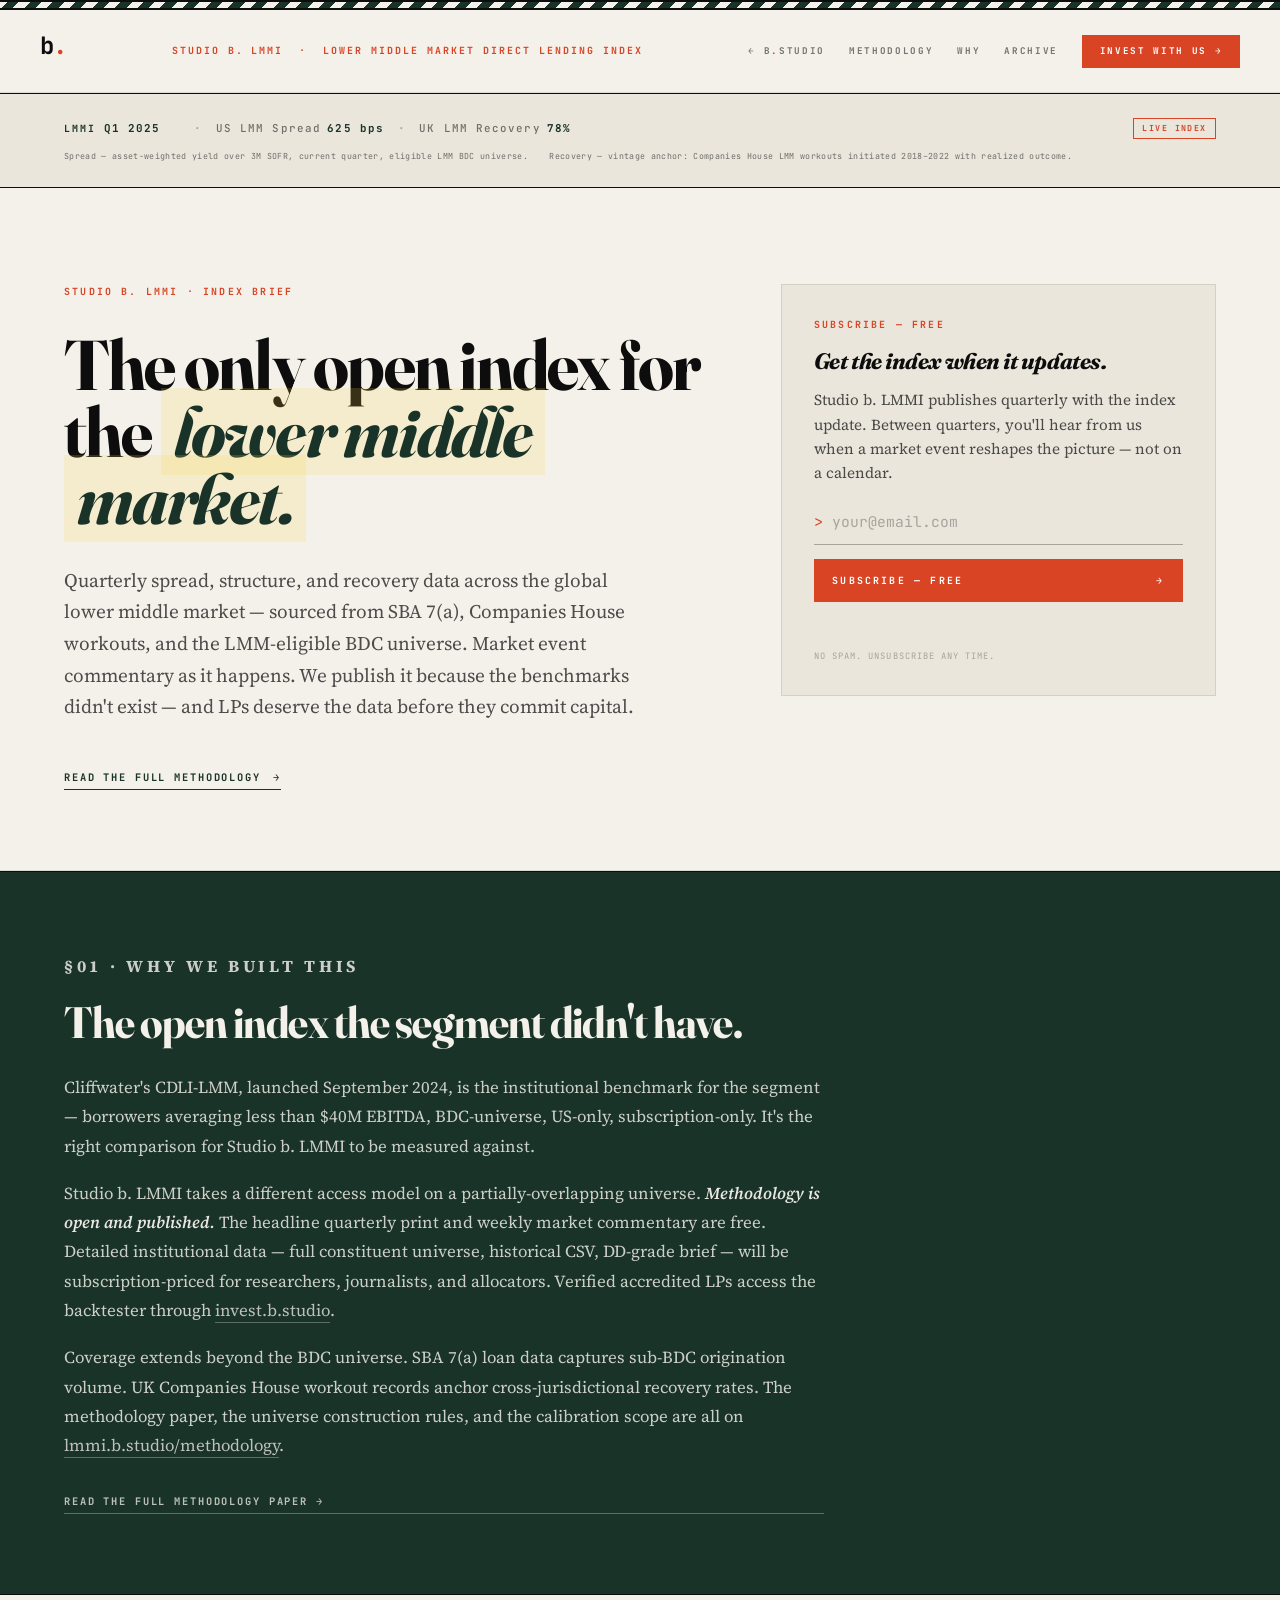
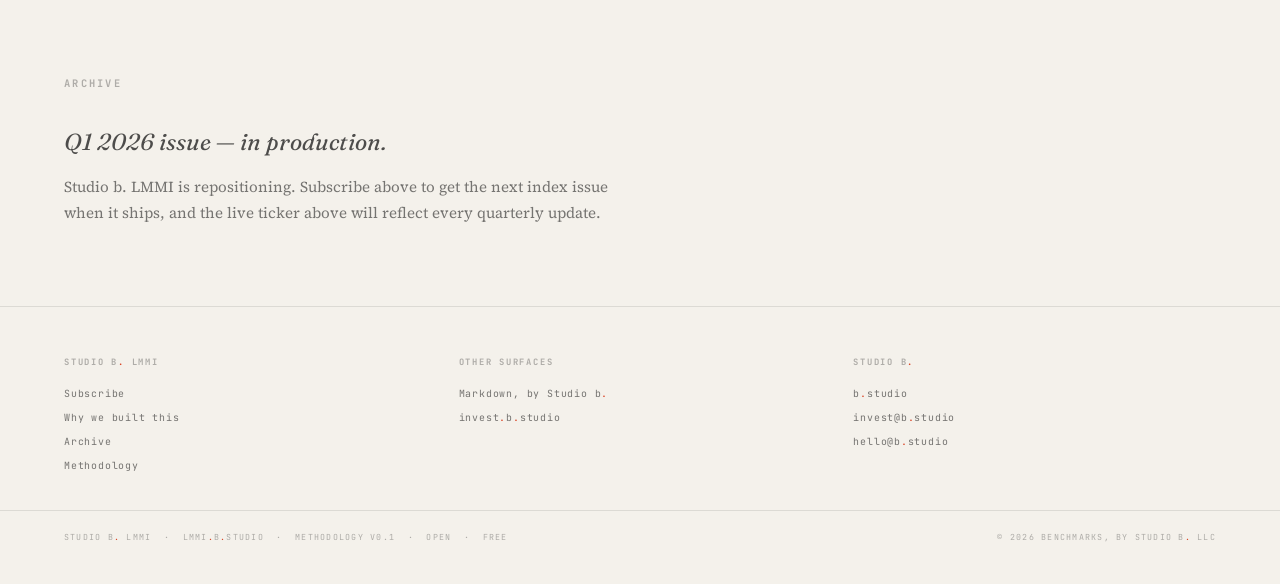
==== index.html @ 8b472d43 "design: style Invest nav link as vermillion button matching b.studio Co-Authored-By: Claude Opus 4.7" ====
<!DOCTYPE html>
<html lang="en">
<head>
  <meta charset="UTF-8">
  <meta name="viewport" content="width=device-width, initial-scale=1.0">
  <title>Studio b. LMMI — The Lower Middle Market Direct Lending Index.</title>
  <meta name="description" content="Studio b. LMMI — the open index for lower middle market direct lending. Quarterly spread, structure, and recovery data across the global LMM.">
  <meta property="og:type" content="website">
  <meta property="og:site_name" content="Studio b. LMMI">
  <meta property="og:title" content="The Lower Middle Market Direct Lending Index.">
  <meta property="og:description" content="Studio b. LMMI — the open index for lower middle market direct lending. Quarterly spread, structure, and recovery data.">
  <meta property="og:url" content="https://lmmi.b.studio">
  <meta name="twitter:card" content="summary_large_image">
  <link rel="preconnect" href="https://fonts.googleapis.com">
  <link rel="preconnect" href="https://fonts.gstatic.com" crossorigin>
  <link href="https://fonts.googleapis.com/css2?family=Fraunces:ital,opsz,wght@0,9..144,500;0,9..144,700;1,9..144,500;1,9..144,700&family=Source+Serif+4:ital,opsz,wght@0,8..60,400;0,8..60,500;0,8..60,600;1,8..60,400&family=JetBrains+Mono:wght@400;500;700&display=swap" rel="stylesheet">
  <style>
    *, *::before, *::after { margin: 0; padding: 0; box-sizing: border-box; }

    :root {
      --paper:       #F4F1EB;
      --paper-dk:    #EAE6DC;
      --ink:         #0D0D0D;
      --ink-72:      rgba(13,13,13,0.72);
      --ink-55:      rgba(13,13,13,0.55);
      --ink-30:      rgba(13,13,13,0.30);
      --ink-10:      rgba(13,13,13,0.10);
      --vermillion:  #D94425;
      --forest:      #1A3328;
      --forest-72:   rgba(26,51,40,0.72);
      --stripe-height: 10px;
    }

    html { scroll-behavior: smooth; }
    body {
      background: var(--paper);
      color: var(--ink);
      font-family: 'Source Serif 4', serif;
      min-height: 100vh;
      line-height: 1.6;
    }

    /* ===== CAUTION STRIPE — forest/paper, hard corners ===== */
    .stripe {
      height: var(--stripe-height);
      background: repeating-linear-gradient(
        -45deg,
        var(--forest) 0, var(--forest) 8px,
        var(--paper)  8px, var(--paper)  16px
      );
      border-top: 2px solid var(--ink);
      border-bottom: 2px solid var(--ink);
    }

    /* ===== MASTHEAD — three-element grid ===== */
    .masthead {
      display: flex;
      align-items: baseline;
      justify-content: space-between;
      padding: 1.5rem 2.5rem;
      border-bottom: 1px solid var(--ink-10);
    }
    .bmark {
      font-family: 'JetBrains Mono', monospace;
      font-weight: 700;
      font-size: 1.5rem;
      color: var(--ink);
      letter-spacing: -0.04em;
      text-decoration: none;
      line-height: 1;
    }
    .bmark .dot { color: var(--vermillion); }
    .masthead-pubmark {
      font-family: 'JetBrains Mono', monospace;
      font-size: 0.62rem;
      font-weight: 700;
      text-transform: uppercase;
      letter-spacing: 0.2em;
      color: var(--vermillion);
    }
    .masthead-nav {
      display: flex;
      gap: 1.5rem;
      align-items: center;
    }
    .nav-link {
      font-family: 'JetBrains Mono', monospace;
      font-size: 0.58rem;
      font-weight: 700;
      letter-spacing: 0.18em;
      text-transform: uppercase;
      color: var(--ink-55);
      text-decoration: none;
      transition: color 0.12s;
    }
    .nav-link:hover { color: var(--forest); }
    .nav-link-accent {
      background: var(--vermillion);
      color: #fff !important;
      padding: 0.55rem 1.1rem;
      white-space: nowrap;
      transition: background 0.12s;
    }
    .nav-link-accent:hover { background: var(--forest) !important; color: #fff !important; }

    /* ===== TICKER — dark paper panel ===== */
    .ticker-wrap {
      background: var(--paper-dk);
      border-top: 1px solid var(--ink);
      border-bottom: 1px solid var(--ink);
      padding: 1.5rem 4rem;
    }
    .ticker-inner {
      display: flex;
      align-items: center;
      gap: 0;
      font-family: 'JetBrains Mono', monospace;
      font-size: 0.68rem;
      font-weight: 700;
      letter-spacing: 0.1em;
      flex-wrap: wrap;
    }
    .ticker-label {
      text-transform: uppercase;
      letter-spacing: 0.2em;
      color: var(--forest);
      font-size: 0.62rem;
      margin-right: 0.5rem;
    }
    .ticker-period { color: var(--forest); margin-right: 1.25rem; }
    .ticker-sep { color: var(--ink-30); margin: 0 0.85rem; }
    .ticker-metric-label { color: var(--ink-55); font-weight: 500; margin-right: 0.4rem; }
    .ticker-metric-val { color: var(--forest); font-feature-settings: "tnum"; }
    .ticker-badge {
      margin-left: auto;
      font-family: 'JetBrains Mono', monospace;
      font-size: 0.52rem;
      font-weight: 700;
      letter-spacing: 0.18em;
      text-transform: uppercase;
      color: var(--vermillion);
      border: 1px solid var(--vermillion);
      padding: 0.2rem 0.5rem;
    }
    .ticker-foot {
      font-family: 'JetBrains Mono', monospace;
      font-size: 0.52rem;
      letter-spacing: 0.04em;
      color: var(--ink-55);
      margin-top: 0.6rem;
      line-height: 1.7;
    }

    /* ===== HERO ===== */
    .hero {
      padding: 6rem 4rem 5rem;
      max-width: 1280px;
      border-bottom: 1px solid var(--ink-10);
    }
    .hero-grid {
      display: grid;
      grid-template-columns: minmax(0, 1.5fr) minmax(0, 1fr);
      gap: 4rem;
      align-items: start;
    }
    .hero-text { min-width: 0; }
    .hero-aside { min-width: 0; }
    .hero-eyebrow {
      font-family: 'JetBrains Mono', monospace;
      font-size: 0.62rem;
      font-weight: 700;
      text-transform: uppercase;
      letter-spacing: 0.22em;
      color: var(--vermillion);
      margin-bottom: 2rem;
    }
    .hero h1 {
      font-family: 'Fraunces', serif;
      font-weight: 700;
      font-style: normal;
      font-size: clamp(2.8rem, 5.5vw, 5rem);
      line-height: 0.95;
      letter-spacing: -0.025em;
      color: var(--ink);
      margin-bottom: 2rem;
      max-width: 16ch;
      font-variation-settings: "opsz" 144;
    }
    .hero h1 em {
      font-style: italic;
      color: var(--forest);
      font-weight: 700;
      background: rgba(247,211,68,0.18);
      padding: 0 0.18em;
      box-decoration-break: clone;
      -webkit-box-decoration-break: clone;
    }
    .hero-lede {
      font-family: 'Source Serif 4', serif;
      font-size: 1.2rem;
      line-height: 1.65;
      color: var(--ink-72);
      max-width: 58ch;
      margin-bottom: 2.5rem;
    }
    .hero-cta {
      display: inline-flex;
      align-items: center;
      gap: 0.75rem;
      font-family: 'JetBrains Mono', monospace;
      font-size: 0.65rem;
      font-weight: 700;
      letter-spacing: 0.18em;
      text-transform: uppercase;
      color: var(--forest);
      text-decoration: none;
      border-bottom: 1.5px solid var(--forest);
      padding-bottom: 0.2rem;
      transition: color 0.12s, border-color 0.12s;
    }
    .hero-cta:hover { color: var(--vermillion); border-color: var(--vermillion); }

    /* Subscribe card (lives in hero aside) */
    .hero-subscribe {
      background: var(--paper-dk);
      padding: 2rem;
      border: 1px solid var(--ink-10);
      position: sticky;
      top: 2rem;
    }
    .hero-subscribe .subscribe-kicker {
      font-family: 'JetBrains Mono', monospace;
      font-size: 0.62rem;
      font-weight: 700;
      letter-spacing: 0.22em;
      text-transform: uppercase;
      color: var(--vermillion);
      margin-bottom: 1rem;
    }
    .hero-subscribe h2 {
      font-family: 'Fraunces', serif;
      font-weight: 700;
      font-style: italic;
      font-size: clamp(1.4rem, 1.6vw, 1.7rem);
      line-height: 1.15;
      letter-spacing: -0.02em;
      color: var(--ink);
      margin-bottom: 0.85rem;
      font-variation-settings: "opsz" 60;
    }
    .hero-subscribe .subscribe-body {
      font-family: 'Source Serif 4', serif;
      font-size: 0.95rem;
      line-height: 1.6;
      color: var(--ink-72);
      margin-bottom: 1.5rem;
    }

    /* ===== SECTION SHARED ===== */
    .section-body { padding: 5rem 4rem; border-bottom: 1px solid var(--ink-10); }
    .section-eyebrow {
      font-family: 'JetBrains Mono', monospace;
      font-size: 0.65rem;
      font-weight: 700;
      text-transform: uppercase;
      letter-spacing: 0.22em;
      color: var(--vermillion);
      margin-bottom: 0.6rem;
    }
    .section-rule { border: none; border-top: 1px solid var(--ink-10); margin: 3rem 0; }

    /* ===== WHY — forest panel ===== */
    .why {
      background: var(--forest);
      color: var(--paper);
      padding: 5rem 4rem;
      border-top: 1px solid var(--ink);
      border-bottom: 1px solid var(--ink);
    }
    .why-inner { max-width: 760px; }
    .why-eyebrow {
      font-family: 'JetBrains Mono', monospace;
      font-size: 0.65rem;
      font-weight: 700;
      text-transform: uppercase;
      letter-spacing: 0.22em;
      color: rgba(244,241,235,0.5);
      margin-bottom: 1.5rem;
    }
    .why h2 {
      font-family: 'Fraunces', serif;
      font-weight: 700;
      font-style: normal;
      font-size: clamp(1.8rem, 3.5vw, 2.75rem);
      line-height: 1.05;
      letter-spacing: -0.02em;
      color: var(--paper);
      margin-bottom: 1.75rem;
      font-variation-settings: "opsz" 144;
    }
    .why p {
      font-family: 'Source Serif 4', serif;
      font-size: 1.05rem;
      line-height: 1.75;
      color: rgba(244,241,235,0.82);
      margin-bottom: 1.1rem;
    }
    .why p:last-of-type { margin-bottom: 0; }
    .why em { font-style: italic; color: rgba(244,241,235,0.95); font-weight: 600; }
    .why a { color: rgba(244,241,235,0.75); border-bottom: 1px solid rgba(244,241,235,0.3); text-decoration: none; transition: color 0.12s; }
    .why a:hover { color: var(--paper); }
    .why-cta {
      display: inline-flex;
      align-items: center;
      gap: 0.75rem;
      font-family: 'JetBrains Mono', monospace;
      font-size: 0.65rem;
      font-weight: 700;
      letter-spacing: 0.18em;
      text-transform: uppercase;
      color: rgba(244,241,235,0.7);
      text-decoration: none;
      border-bottom: 1.5px solid rgba(244,241,235,0.3);
      padding-bottom: 0.2rem;
      margin-top: 2rem;
      transition: color 0.12s, border-color 0.12s;
      display: block;
    }
    .why-cta:hover { color: var(--paper); border-color: var(--paper); }

    /* ===== SUBSCRIBE ===== */
    .subscribe {
      padding: 5rem 4rem;
      background: var(--paper-dk);
      border-bottom: 1px solid var(--ink);
    }
    .subscribe-inner { max-width: 640px; }
    .subscribe-kicker {
      font-family: 'JetBrains Mono', monospace;
      font-size: 0.62rem;
      font-weight: 700;
      letter-spacing: 0.22em;
      text-transform: uppercase;
      color: var(--ink-55);
      margin-bottom: 1rem;
    }
    .subscribe h2 {
      font-family: 'Fraunces', serif;
      font-weight: 700;
      font-style: italic;
      font-size: clamp(1.6rem, 3vw, 2.25rem);
      line-height: 1.05;
      letter-spacing: -0.02em;
      color: var(--ink);
      margin-bottom: 1rem;
      font-variation-settings: "opsz" 60;
    }
    .subscribe-body {
      font-family: 'Source Serif 4', serif;
      font-size: 1rem;
      line-height: 1.7;
      color: var(--ink-72);
      margin-bottom: 2rem;
    }
    .subscribe-form { display: flex; flex-direction: column; gap: 0.85rem; }
    .input-row {
      display: flex;
      align-items: center;
      border-bottom: 1.5px solid var(--ink-30);
      padding-bottom: 0.65rem;
      transition: border-color 0.15s;
    }
    .input-row:focus-within { border-bottom-color: var(--forest); }
    .input-row .prompt {
      font-family: 'JetBrains Mono', monospace;
      font-size: 0.95rem;
      color: var(--vermillion);
      margin-right: 0.6rem;
      user-select: none;
    }
    .input-row input {
      flex: 1;
      background: none;
      border: none;
      outline: none;
      font-family: 'JetBrains Mono', monospace;
      font-size: 0.92rem;
      color: var(--ink);
    }
    .input-row input::placeholder { color: var(--ink-30); }
    .submit-btn {
      display: flex;
      justify-content: space-between;
      align-items: center;
      background: var(--vermillion);
      color: #FFFFFF;
      border: none;
      padding: 0.95rem 1.15rem;
      font-family: 'JetBrains Mono', monospace;
      font-size: 0.62rem;
      font-weight: 700;
      letter-spacing: 0.22em;
      text-transform: uppercase;
      cursor: pointer;
      transition: background 0.1s;
    }
    .submit-btn:hover { background: #C43820; }
    .submit-btn[disabled] { opacity: 0.6; cursor: wait; }
    .form-status {
      font-family: 'JetBrains Mono', monospace;
      font-size: 0.68rem;
      line-height: 1.6;
      color: var(--forest-72);
      min-height: 1.1em;
      letter-spacing: 0.04em;
    }
    .form-status.error { color: var(--vermillion); }
    .form-note {
      font-family: 'JetBrains Mono', monospace;
      font-size: 0.55rem;
      color: var(--ink-30);
      letter-spacing: 0.12em;
      text-transform: uppercase;
      margin-top: 0.5rem;
    }

    /* ===== ARCHIVE ===== */
    .archive { padding: 5rem 4rem; }
    .archive-eyebrow {
      font-family: 'JetBrains Mono', monospace;
      font-size: 0.65rem;
      font-weight: 700;
      text-transform: uppercase;
      letter-spacing: 0.22em;
      color: var(--ink-30);
      margin-bottom: 2rem;
    }
    .archive-empty {
      font-family: 'Fraunces', serif;
      font-style: italic;
      font-size: 1.45rem;
      color: var(--ink-72);
      margin-bottom: 0.85rem;
    }
    .archive-empty-body {
      font-family: 'Source Serif 4', serif;
      font-size: 0.95rem;
      line-height: 1.7;
      color: var(--ink-55);
      max-width: 560px;
    }

    /* ===== FOOTER ===== */
    footer {
      padding: 3rem 4rem 2rem;
      border-top: 1px solid var(--ink-10);
      display: grid;
      grid-template-columns: 1fr 1fr 1fr;
      gap: 2rem;
    }
    .footer-col h4 {
      font-family: 'JetBrains Mono', monospace;
      font-size: 0.55rem;
      font-weight: 700;
      letter-spacing: 0.2em;
      text-transform: uppercase;
      color: var(--ink-30);
      margin-bottom: 0.85rem;
    }
    .footer-col a {
      display: block;
      font-family: 'JetBrains Mono', monospace;
      font-size: 0.62rem;
      letter-spacing: 0.08em;
      color: var(--ink-55);
      text-decoration: none;
      padding: 0.25rem 0;
      transition: color 0.12s;
    }
    .footer-col a:hover { color: var(--forest); }
    .footer-strip {
      padding: 1.25rem 4rem 2.5rem;
      display: flex;
      justify-content: space-between;
      align-items: center;
      font-family: 'JetBrains Mono', monospace;
      font-size: 0.52rem;
      letter-spacing: 0.15em;
      text-transform: uppercase;
      color: var(--ink-30);
      border-top: 1px solid var(--ink-10);
    }
    .footer-vm { color: var(--vermillion); }

    /* ===== RESPONSIVE ===== */
    @media (max-width: 980px) {
      .hero-grid { grid-template-columns: 1fr; gap: 3rem; }
      .hero-subscribe { position: static; }
    }
    @media (max-width: 768px) {
      .masthead { padding: 1rem 1.5rem; flex-direction: column; gap: 0.85rem; }
      .masthead-pubmark { display: none; }
      .ticker-wrap { padding: 1rem 1.5rem; }
      .hero { padding: 4rem 1.5rem 3rem; }
      .why, .section-body, .subscribe, .archive { padding: 3.5rem 1.5rem; }
      .hero-subscribe { padding: 1.5rem; }
      footer { grid-template-columns: 1fr; padding: 3rem 1.5rem 1.5rem; }
      .footer-strip { padding: 1rem 1.5rem 2rem; flex-direction: column; gap: 0.75rem; align-items: flex-start; }
      .masthead-nav { flex-wrap: wrap; gap: 1rem; }
    }
  </style>
</head>
<body>

<!-- Caution stripe: forest/paper, 10px, hard corners -->
<div class="stripe"></div>

<!-- Masthead: b. mark · publication name · nav -->
<header class="masthead">
  <a href="https://b.studio/" class="bmark">b<span class="dot">.</span></a>
  <span class="masthead-pubmark">Studio b. LMMI &nbsp;·&nbsp; Lower Middle Market Direct Lending Index</span>
  <nav class="masthead-nav">
    <a href="https://b.studio" class="nav-link">← b<span style="color:var(--vermillion)">.</span>studio</a>
    <a href="/methodology" class="nav-link">Methodology</a>
    <a href="#why" class="nav-link">Why</a>
    <a href="#archive" class="nav-link">Archive</a>
    <a href="https://invest.b.studio" class="nav-link nav-link-accent">Invest with us →</a>
  </nav>
</header>

<!-- Ticker block: live index data (seed: Q1 2025 / 625 bps / 78%) -->
<div class="ticker-wrap" id="dli-ticker">
  <div class="ticker-inner">
    <span class="ticker-label">LMMI</span>
    <span class="ticker-period dli-period">Q1 2025</span>
    <span class="ticker-sep">·</span>
    <span><span class="ticker-metric-label">US LMM Spread</span><span class="ticker-metric-val dli-spread">625 bps</span></span>
    <span class="ticker-sep dli-recovery-sep">·</span>
    <span class="dli-metric-uk"><span class="ticker-metric-label">UK LMM Recovery</span><span class="ticker-metric-val dli-recovery">78%</span></span>
    <span class="ticker-badge">Live index</span>
  </div>
  <div class="ticker-foot">
    Spread — asset-weighted yield over 3M SOFR, current quarter, eligible LMM BDC universe. &nbsp;&nbsp;
    Recovery — vintage anchor: Companies House LMM workouts initiated 2018–2022 with realized outcome.
  </div>
</div>

<!-- Hero -->
<section class="hero">
  <div class="hero-grid">
    <div class="hero-text">
      <p class="hero-eyebrow">Studio b. LMMI · Index Brief</p>
      <h1>The only open index for the <em>lower middle market.</em></h1>
      <p class="hero-lede">Quarterly spread, structure, and recovery data across the global lower middle market — sourced from SBA 7(a), Companies House workouts, and the LMM-eligible BDC universe. Market event commentary as it happens. We publish it because the benchmarks didn't exist — and LPs deserve the data before they commit capital.</p>
      <a href="/methodology" class="hero-cta">Read the full methodology <span>→</span></a>
    </div>
    <aside class="hero-aside" id="subscribe">
      <div class="hero-subscribe">
        <div class="subscribe-kicker">Subscribe — free</div>
        <h2>Get the index when it updates.</h2>
        <p class="subscribe-body">Studio b. LMMI publishes quarterly with the index update. Between quarters, you'll hear from us when a market event reshapes the picture — not on a calendar.</p>
        <form id="subscribe-form" class="subscribe-form" novalidate>
          <div class="input-row">
            <span class="prompt">&gt;</span>
            <input id="subscribe-email" type="email" name="email" placeholder="your@email.com" autocomplete="email" required />
          </div>
          <button class="submit-btn" type="submit">
            <span>Subscribe — free</span>
            <span>→</span>
          </button>
          <p class="form-status" id="subscribe-status" role="status" aria-live="polite"></p>
          <p class="form-note">No spam. Unsubscribe any time.</p>
        </form>
      </div>
    </aside>
  </div>
</section>

<!-- Why we built this -->
<section class="why" id="why">
  <div class="why-inner">
    <p class="why-eyebrow">§01 · Why we built this</p>
    <h2>The open index the segment didn't have.</h2>
    <p>Cliffwater's CDLI-LMM, launched September 2024, is the institutional benchmark for the segment — borrowers averaging less than $40M EBITDA, BDC-universe, US-only, subscription-only. It's the right comparison for Studio b. LMMI to be measured against.</p>
    <p>Studio b. LMMI takes a different access model on a partially-overlapping universe. <em>Methodology is open and published.</em> The headline quarterly print and weekly market commentary are free. Detailed institutional data — full constituent universe, historical CSV, DD-grade brief — will be subscription-priced for researchers, journalists, and allocators. Verified accredited LPs access the backtester through <a href="https://invest.b.studio">invest.b.studio</a>.</p>
    <p>Coverage extends beyond the BDC universe. SBA 7(a) loan data captures sub-BDC origination volume. UK Companies House workout records anchor cross-jurisdictional recovery rates. The methodology paper, the universe construction rules, and the calibration scope are all on <a href="/methodology">lmmi.b.studio/methodology</a>.</p>
    <a href="/methodology" class="why-cta">Read the full methodology paper →</a>
  </div>
</section>

<!-- Subscribe section moved into hero aside (#subscribe anchor preserved there). -->

<!-- Archive -->
<section class="archive" id="archive">
  <p class="archive-eyebrow">Archive</p>
  <p class="archive-empty">Q1 2026 issue — in production.</p>
  <p class="archive-empty-body">Studio b. LMMI is repositioning. Subscribe above to get the next index issue when it ships, and the live ticker above will reflect every quarterly update.</p>
</section>

<!-- Footer -->
<footer>
  <div class="footer-col">
    <h4>Studio b<span class="footer-vm">.</span> LMMI</h4>
    <a href="#subscribe">Subscribe</a>
    <a href="#why">Why we built this</a>
    <a href="#archive">Archive</a>
    <a href="/methodology">Methodology</a>
  </div>
  <div class="footer-col">
    <h4>Other surfaces</h4>
    <a href="https://markdown.b.studio">Markdown, by Studio b<span class="footer-vm">.</span></a>
    <a href="https://invest.b.studio">invest<span class="footer-vm">.</span>b<span class="footer-vm">.</span>studio</a>
  </div>
  <div class="footer-col">
    <h4>Studio b<span class="footer-vm">.</span></h4>
    <a href="https://b.studio">b<span class="footer-vm">.</span>studio</a>
    <a href="mailto:invest@b.studio">invest@b<span class="footer-vm">.</span>studio</a>
    <a href="mailto:hello@b.studio">hello@b<span class="footer-vm">.</span>studio</a>
  </div>
</footer>

<div class="footer-strip">
  <span>Studio b<span class="footer-vm">.</span> LMMI &nbsp;·&nbsp; lmmi<span class="footer-vm">.</span>b<span class="footer-vm">.</span>studio &nbsp;·&nbsp; Methodology v0.1 &nbsp;·&nbsp; Open &nbsp;·&nbsp; Free</span>
  <span>&copy; 2026 Benchmarks, by Studio b<span class="footer-vm">.</span> LLC</span>
</div>

<script>
(function() {
  var FALLBACK = { period: 'Q1 2025', us_spread_bps: 625, uk_recovery_pct: 78 };
  var DLI_API = 'https://studiob-api-production-2df4.up.railway.app/api/dli/latest';
  function render(d) {
    var t = document.getElementById('dli-ticker');
    if (!t) return;
    var period = t.querySelector('.dli-period');
    var spread = t.querySelector('.dli-spread');
    var recovery = t.querySelector('.dli-recovery');
    var recoveryMetric = t.querySelector('.dli-metric-uk');
    var recoverySep = t.querySelector('.dli-recovery-sep');
    if (period) period.textContent = d.period;
    if (spread) spread.textContent = d.us_spread_bps + ' bps';
    if (d.uk_recovery_pct != null) {
      if (recovery) recovery.textContent = d.uk_recovery_pct + '%';
    } else {
      if (recoveryMetric) recoveryMetric.style.display = 'none';
      if (recoverySep) recoverySep.style.display = 'none';
    }
  }
  var sf = document.getElementById('subscribe-form');
  if (sf) {
    var input = document.getElementById('subscribe-email');
    var status = document.getElementById('subscribe-status');
    var btn = sf.querySelector('button[type="submit"]');
    var endpoint = 'https://webhook-router-production-2535.up.railway.app/api/subscribe/dli';
    sf.addEventListener('submit', async function (e) {
      e.preventDefault();
      var email = (input.value || '').trim();
      status.classList.remove('error');
      if (!email || !/^[^\s@]+@[^\s@]+\.[^\s@]+$/.test(email)) {
        status.textContent = '// invalid email';
        status.classList.add('error');
        return;
      }
      btn.disabled = true;
      status.textContent = '// subscribing…';
      try {
        var r = await fetch(endpoint, {
          method: 'POST',
          headers: { 'Content-Type': 'application/json' },
          body: JSON.stringify({ email: email, utm_source: 'lmmi.b.studio', utm_medium: 'web', utm_campaign: 'subscribe-form' }),
        });
        if (!r.ok) throw new Error('http ' + r.status);
        status.textContent = '// subscribed. check your inbox.';
        input.value = '';
      } catch (err) {
        status.textContent = '// could not subscribe — try again later';
        status.classList.add('error');
      } finally {
        btn.disabled = false;
      }
    });
  }
  render(FALLBACK);
  if (typeof fetch !== 'undefined') {
    var ctrl = typeof AbortController !== 'undefined' ? new AbortController() : null;
    var timer = ctrl ? setTimeout(function(){ ctrl.abort(); }, 3000) : null;
    fetch(DLI_API, ctrl ? {signal: ctrl.signal} : {})
      .then(function(r){ if (r.ok) return r.json(); throw new Error('non-ok'); })
      .then(function(d){ clearTimeout(timer); render(d); })
      .catch(function(){ clearTimeout(timer); });
  }
})();
</script>

</body>
</html>
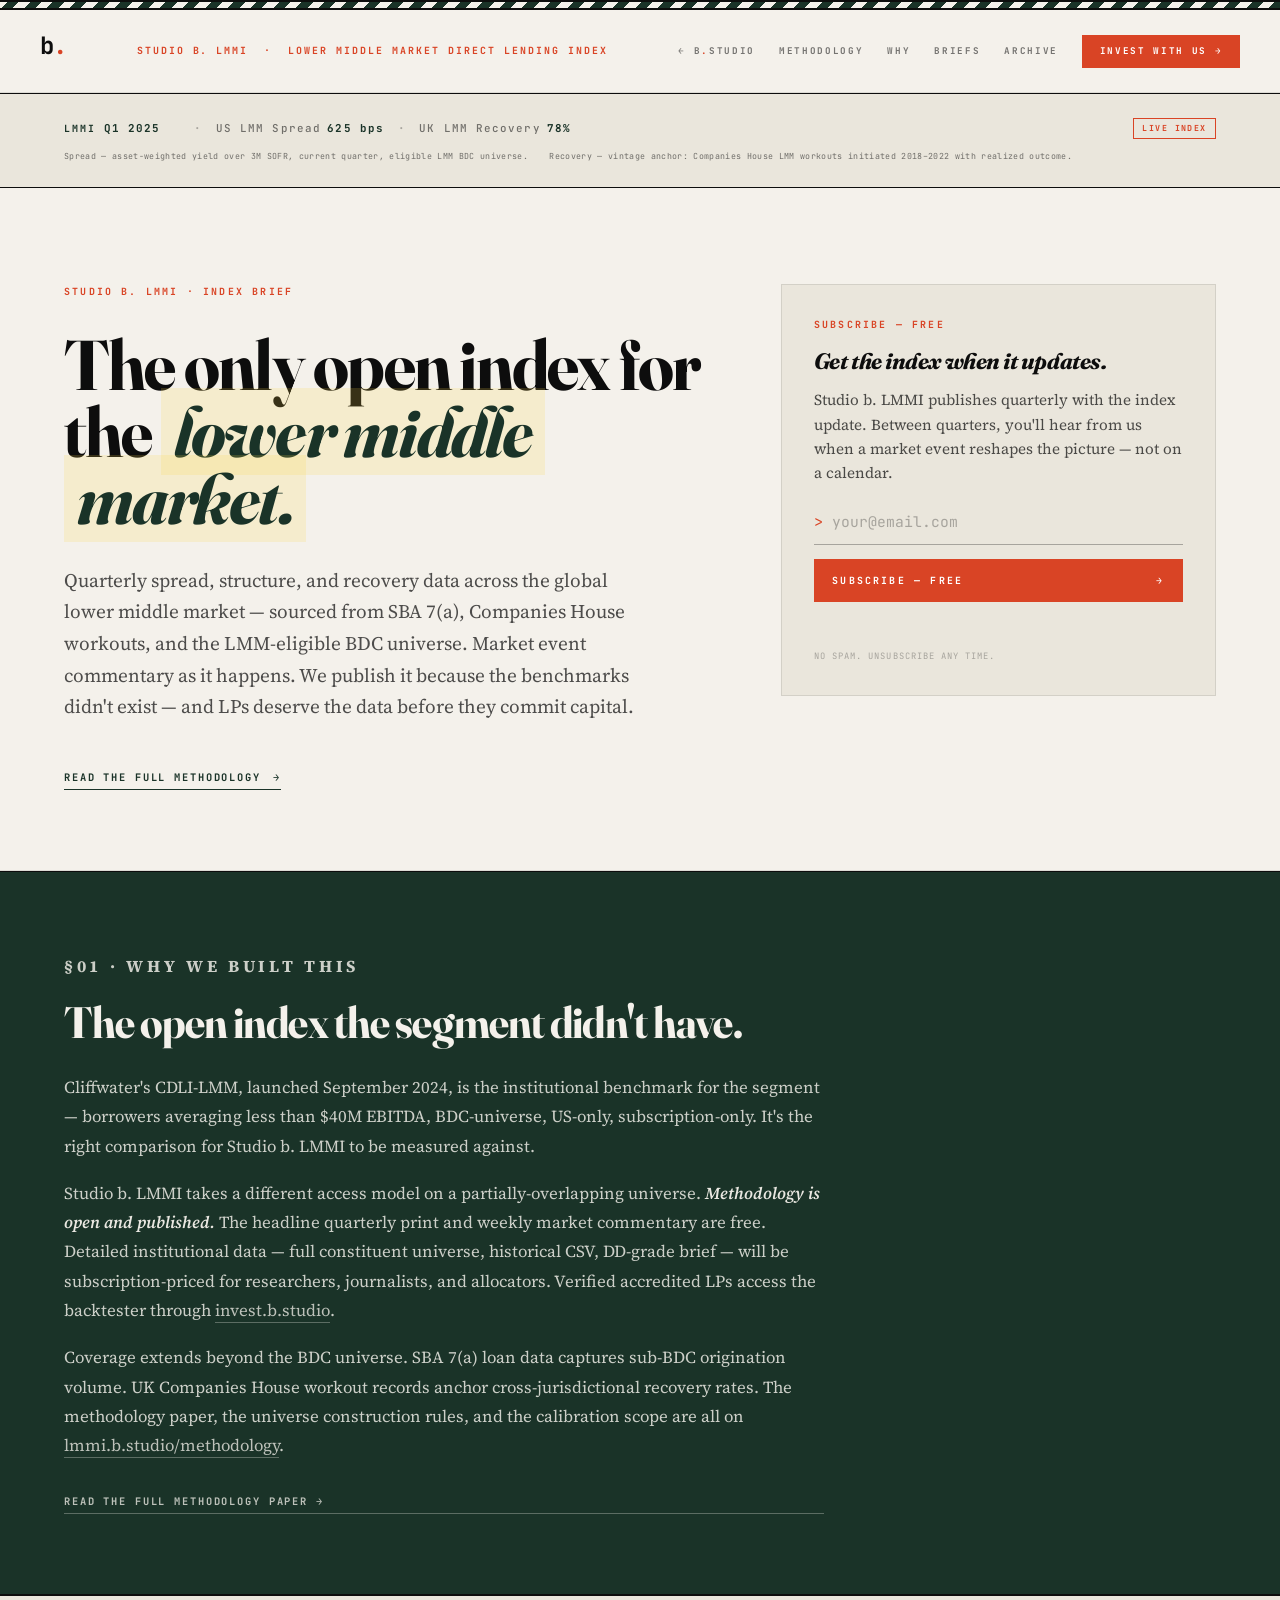
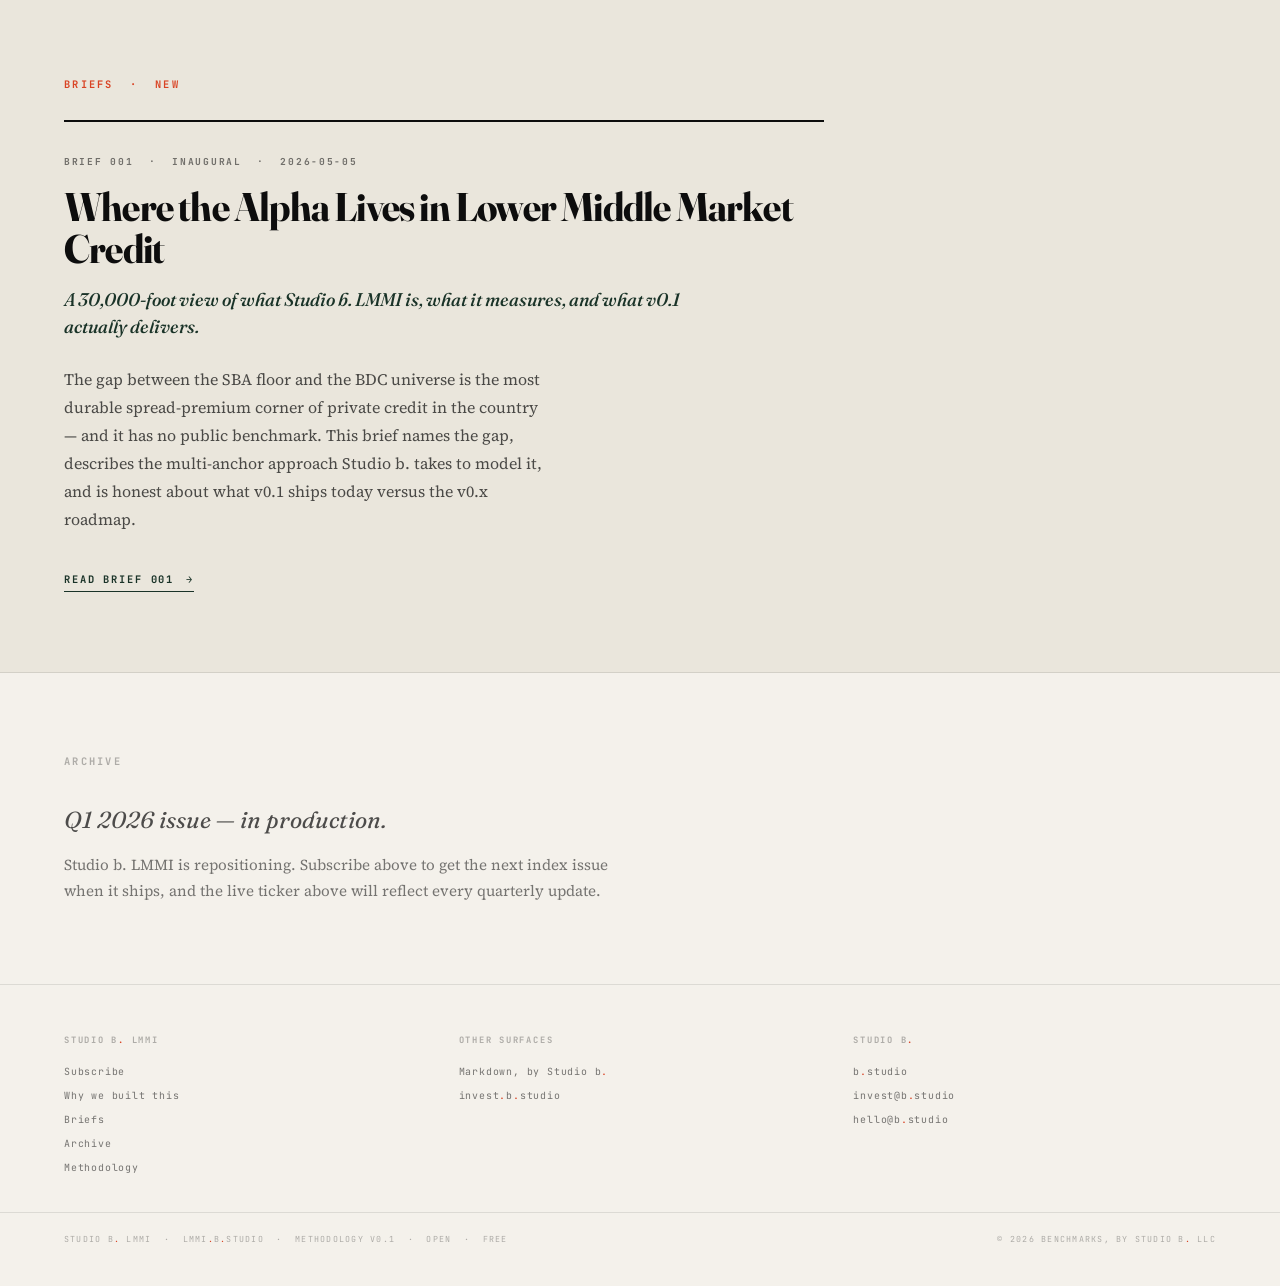
==== commit 08841beb: "feat(brief): inaugural Brief 001 — 30,000 ft strategy view Ships the first publication brief on lmmi" ====
--- a/index.html
+++ b/index.html
@@ -492,6 +492,83 @@
     }
     .footer-vm { color: var(--vermillion); }
 
+    /* ===== FEATURED BRIEF ===== */
+    .featured-brief {
+      padding: 5rem 4rem;
+      border-top: 1px solid var(--ink);
+      border-bottom: 1px solid var(--ink-10);
+      background: var(--paper-dk);
+    }
+    .featured-brief-inner { max-width: 760px; }
+    .featured-brief-eyebrow {
+      font-family: 'JetBrains Mono', monospace;
+      font-size: 0.65rem;
+      font-weight: 700;
+      text-transform: uppercase;
+      letter-spacing: 0.22em;
+      color: var(--vermillion);
+      margin-bottom: 1.75rem;
+    }
+    .featured-brief-card {
+      border-top: 2px solid var(--ink);
+      padding-top: 2rem;
+    }
+    .featured-brief-card-kicker {
+      font-family: 'JetBrains Mono', monospace;
+      font-size: 0.6rem;
+      font-weight: 700;
+      text-transform: uppercase;
+      letter-spacing: 0.18em;
+      color: var(--ink-55);
+      margin-bottom: 1rem;
+    }
+    .featured-brief-card-title {
+      font-family: 'Fraunces', serif;
+      font-weight: 700;
+      font-style: normal;
+      font-size: clamp(1.7rem, 3.5vw, 2.5rem);
+      line-height: 1.05;
+      letter-spacing: -0.02em;
+      color: var(--ink);
+      margin-bottom: 1rem;
+      font-variation-settings: "opsz" 144;
+    }
+    .featured-brief-card-sub {
+      font-family: 'Fraunces', serif;
+      font-style: italic;
+      font-weight: 500;
+      font-size: 1.15rem;
+      line-height: 1.5;
+      color: var(--forest);
+      margin-bottom: 1.5rem;
+      font-variation-settings: "opsz" 60;
+      max-width: 56ch;
+    }
+    .featured-brief-card-lede {
+      font-family: 'Source Serif 4', serif;
+      font-size: 1rem;
+      line-height: 1.75;
+      color: var(--ink-72);
+      max-width: 60ch;
+      margin-bottom: 2rem;
+    }
+    .featured-brief-card-cta {
+      display: inline-flex;
+      align-items: center;
+      gap: 0.75rem;
+      font-family: 'JetBrains Mono', monospace;
+      font-size: 0.65rem;
+      font-weight: 700;
+      letter-spacing: 0.18em;
+      text-transform: uppercase;
+      color: var(--forest);
+      text-decoration: none;
+      border-bottom: 1.5px solid var(--forest);
+      padding-bottom: 0.2rem;
+      transition: color 0.12s, border-color 0.12s;
+    }
+    .featured-brief-card-cta:hover { color: var(--vermillion); border-color: var(--vermillion); }
+
     /* ===== RESPONSIVE ===== */
     @media (max-width: 980px) {
       .hero-grid { grid-template-columns: 1fr; gap: 3rem; }
@@ -503,6 +580,7 @@
       .ticker-wrap { padding: 1rem 1.5rem; }
       .hero { padding: 4rem 1.5rem 3rem; }
       .why, .section-body, .subscribe, .archive { padding: 3.5rem 1.5rem; }
+      .featured-brief { padding: 3.5rem 1.5rem; }
       .hero-subscribe { padding: 1.5rem; }
       footer { grid-template-columns: 1fr; padding: 3rem 1.5rem 1.5rem; }
       .footer-strip { padding: 1rem 1.5rem 2rem; flex-direction: column; gap: 0.75rem; align-items: flex-start; }
@@ -523,6 +601,7 @@
     <a href="https://b.studio" class="nav-link">← b<span style="color:var(--vermillion)">.</span>studio</a>
     <a href="/methodology" class="nav-link">Methodology</a>
     <a href="#why" class="nav-link">Why</a>
+    <a href="#briefs" class="nav-link">Briefs</a>
     <a href="#archive" class="nav-link">Archive</a>
     <a href="https://invest.b.studio" class="nav-link nav-link-accent">Invest with us →</a>
   </nav>
@@ -590,6 +669,20 @@
 
 <!-- Subscribe section moved into hero aside (#subscribe anchor preserved there). -->
 
+<!-- Featured Brief -->
+<section class="featured-brief" id="briefs">
+  <div class="featured-brief-inner">
+    <p class="featured-brief-eyebrow">Briefs &nbsp;·&nbsp; New</p>
+    <div class="featured-brief-card">
+      <p class="featured-brief-card-kicker">Brief 001 &nbsp;·&nbsp; Inaugural &nbsp;·&nbsp; 2026-05-05</p>
+      <h2 class="featured-brief-card-title">Where the Alpha Lives in Lower Middle Market Credit</h2>
+      <p class="featured-brief-card-sub">A 30,000-foot view of what Studio b. LMMI is, what it measures, and what v0.1 actually delivers.</p>
+      <p class="featured-brief-card-lede">The gap between the SBA floor and the BDC universe is the most durable spread-premium corner of private credit in the country — and it has no public benchmark. This brief names the gap, describes the multi-anchor approach Studio b. takes to model it, and is honest about what v0.1 ships today versus the v0.x roadmap.</p>
+      <a href="/briefs/001-the-30000-ft-view" class="featured-brief-card-cta">Read brief 001 <span>→</span></a>
+    </div>
+  </div>
+</section>
+
 <!-- Archive -->
 <section class="archive" id="archive">
   <p class="archive-eyebrow">Archive</p>
@@ -603,6 +696,7 @@
     <h4>Studio b<span class="footer-vm">.</span> LMMI</h4>
     <a href="#subscribe">Subscribe</a>
     <a href="#why">Why we built this</a>
+    <a href="#briefs">Briefs</a>
     <a href="#archive">Archive</a>
     <a href="/methodology">Methodology</a>
   </div>
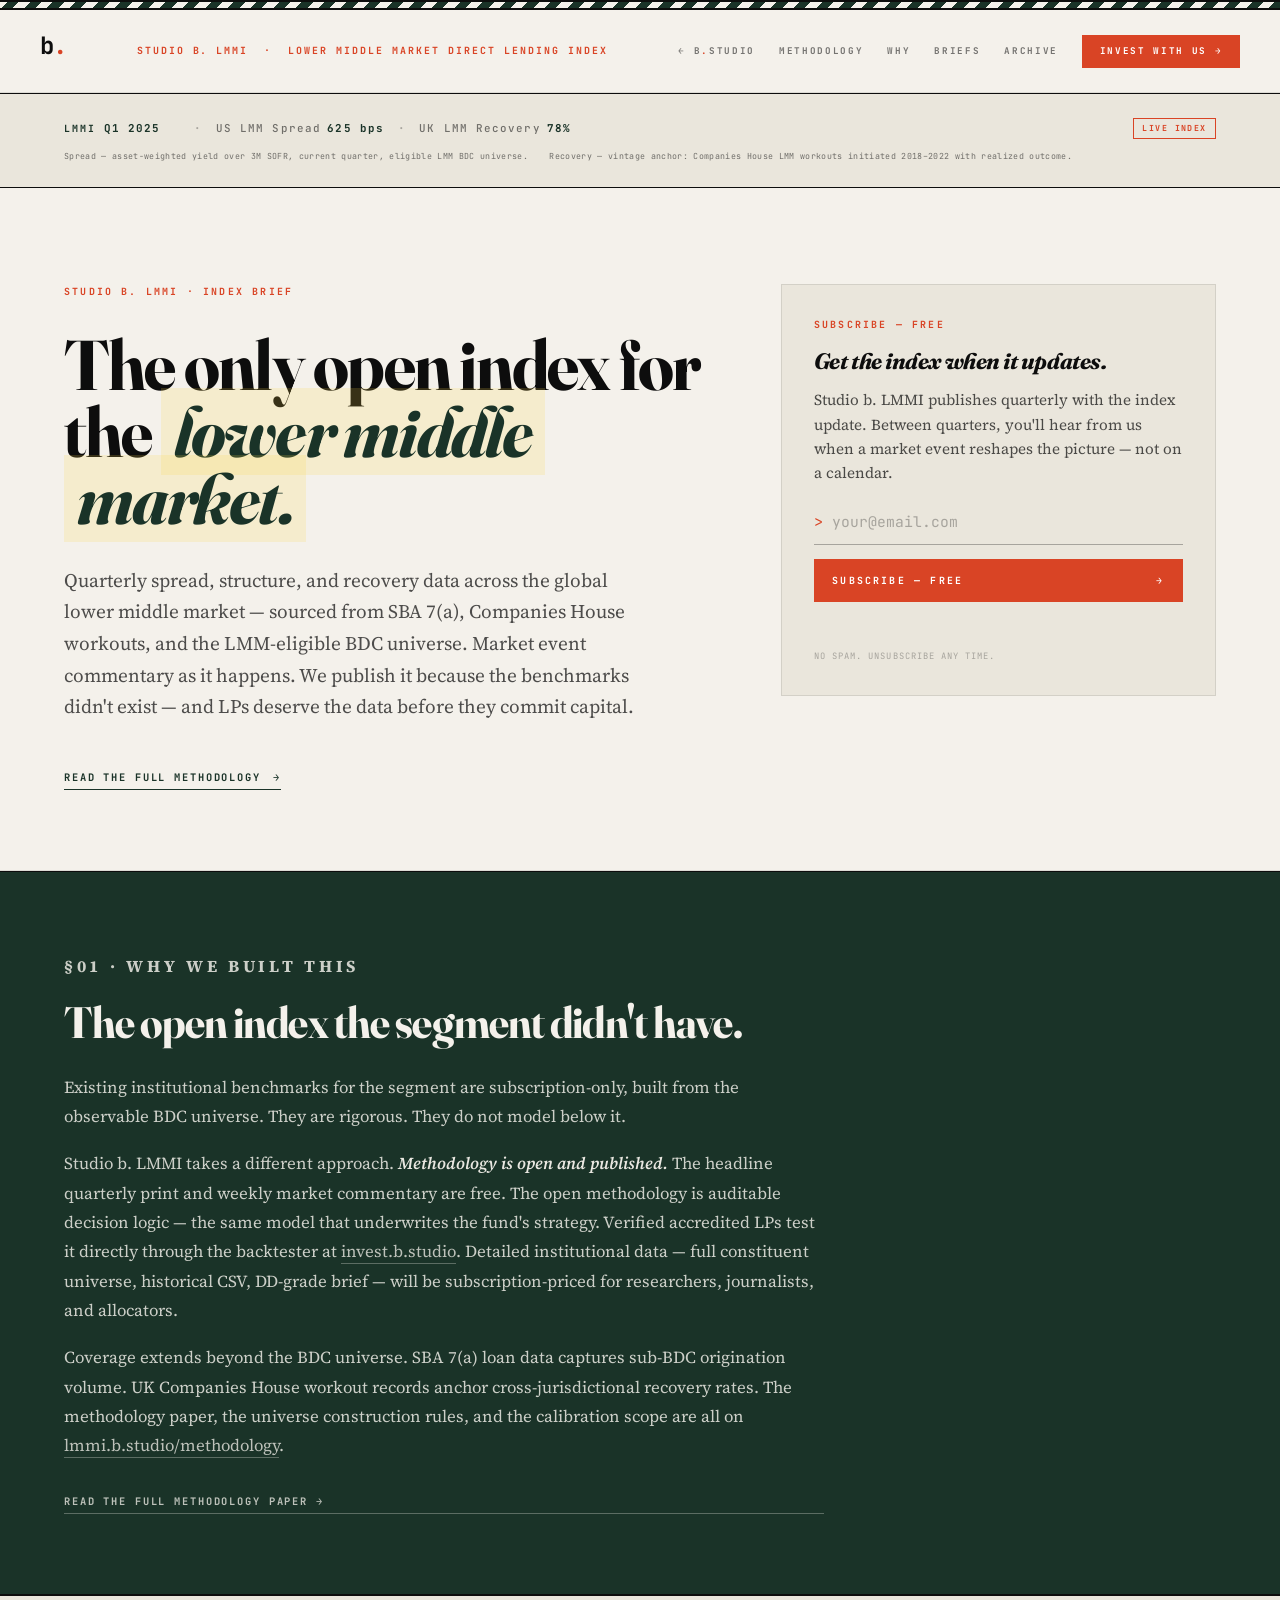
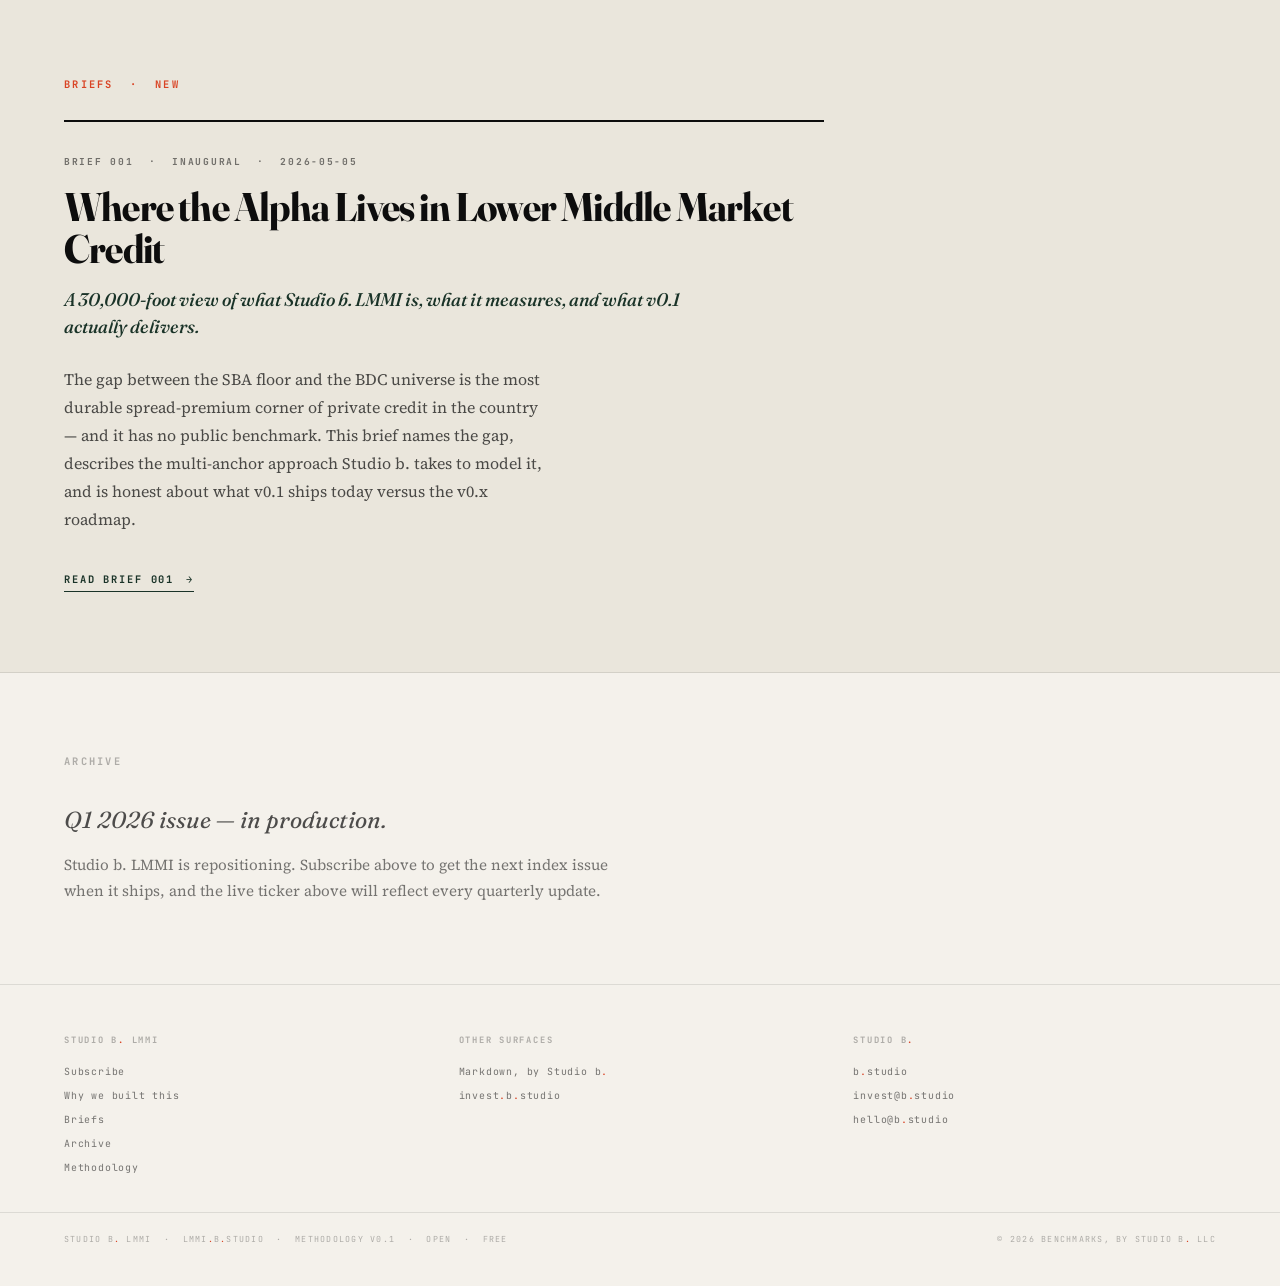
==== commit 17f254b8: "revise(brief): reframe Brief 001 around model→product→backtester loop Three changes per Kevin's voic" ====
--- a/index.html
+++ b/index.html
@@ -660,8 +660,8 @@
   <div class="why-inner">
     <p class="why-eyebrow">§01 · Why we built this</p>
     <h2>The open index the segment didn't have.</h2>
-    <p>Cliffwater's CDLI-LMM, launched September 2024, is the institutional benchmark for the segment — borrowers averaging less than $40M EBITDA, BDC-universe, US-only, subscription-only. It's the right comparison for Studio b. LMMI to be measured against.</p>
-    <p>Studio b. LMMI takes a different access model on a partially-overlapping universe. <em>Methodology is open and published.</em> The headline quarterly print and weekly market commentary are free. Detailed institutional data — full constituent universe, historical CSV, DD-grade brief — will be subscription-priced for researchers, journalists, and allocators. Verified accredited LPs access the backtester through <a href="https://invest.b.studio">invest.b.studio</a>.</p>
+    <p>Existing institutional benchmarks for the segment are subscription-only, built from the observable BDC universe. They are rigorous. They do not model below it.</p>
+    <p>Studio b. LMMI takes a different approach. <em>Methodology is open and published.</em> The headline quarterly print and weekly market commentary are free. The open methodology is auditable decision logic — the same model that underwrites the fund's strategy. Verified accredited LPs test it directly through the backtester at <a href="https://invest.b.studio">invest.b.studio</a>. Detailed institutional data — full constituent universe, historical CSV, DD-grade brief — will be subscription-priced for researchers, journalists, and allocators.</p>
     <p>Coverage extends beyond the BDC universe. SBA 7(a) loan data captures sub-BDC origination volume. UK Companies House workout records anchor cross-jurisdictional recovery rates. The methodology paper, the universe construction rules, and the calibration scope are all on <a href="/methodology">lmmi.b.studio/methodology</a>.</p>
     <a href="/methodology" class="why-cta">Read the full methodology paper →</a>
   </div>
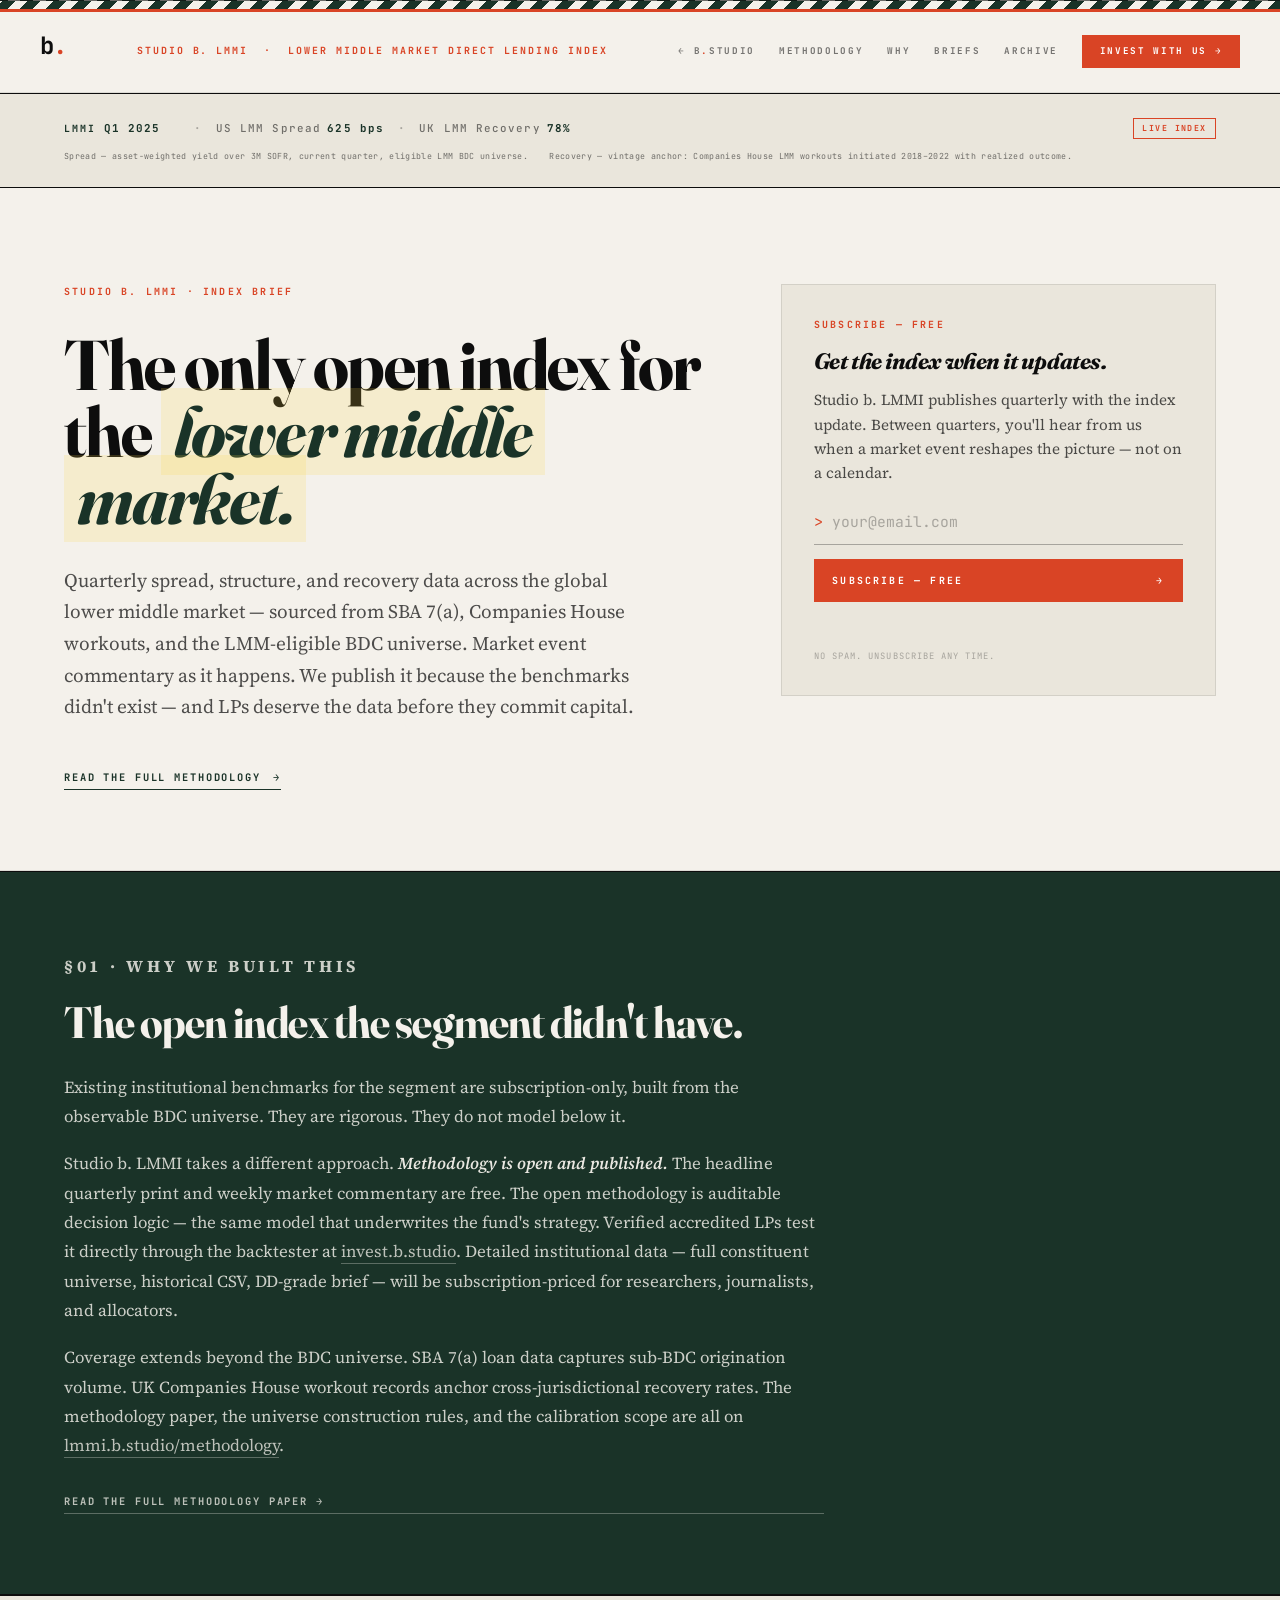
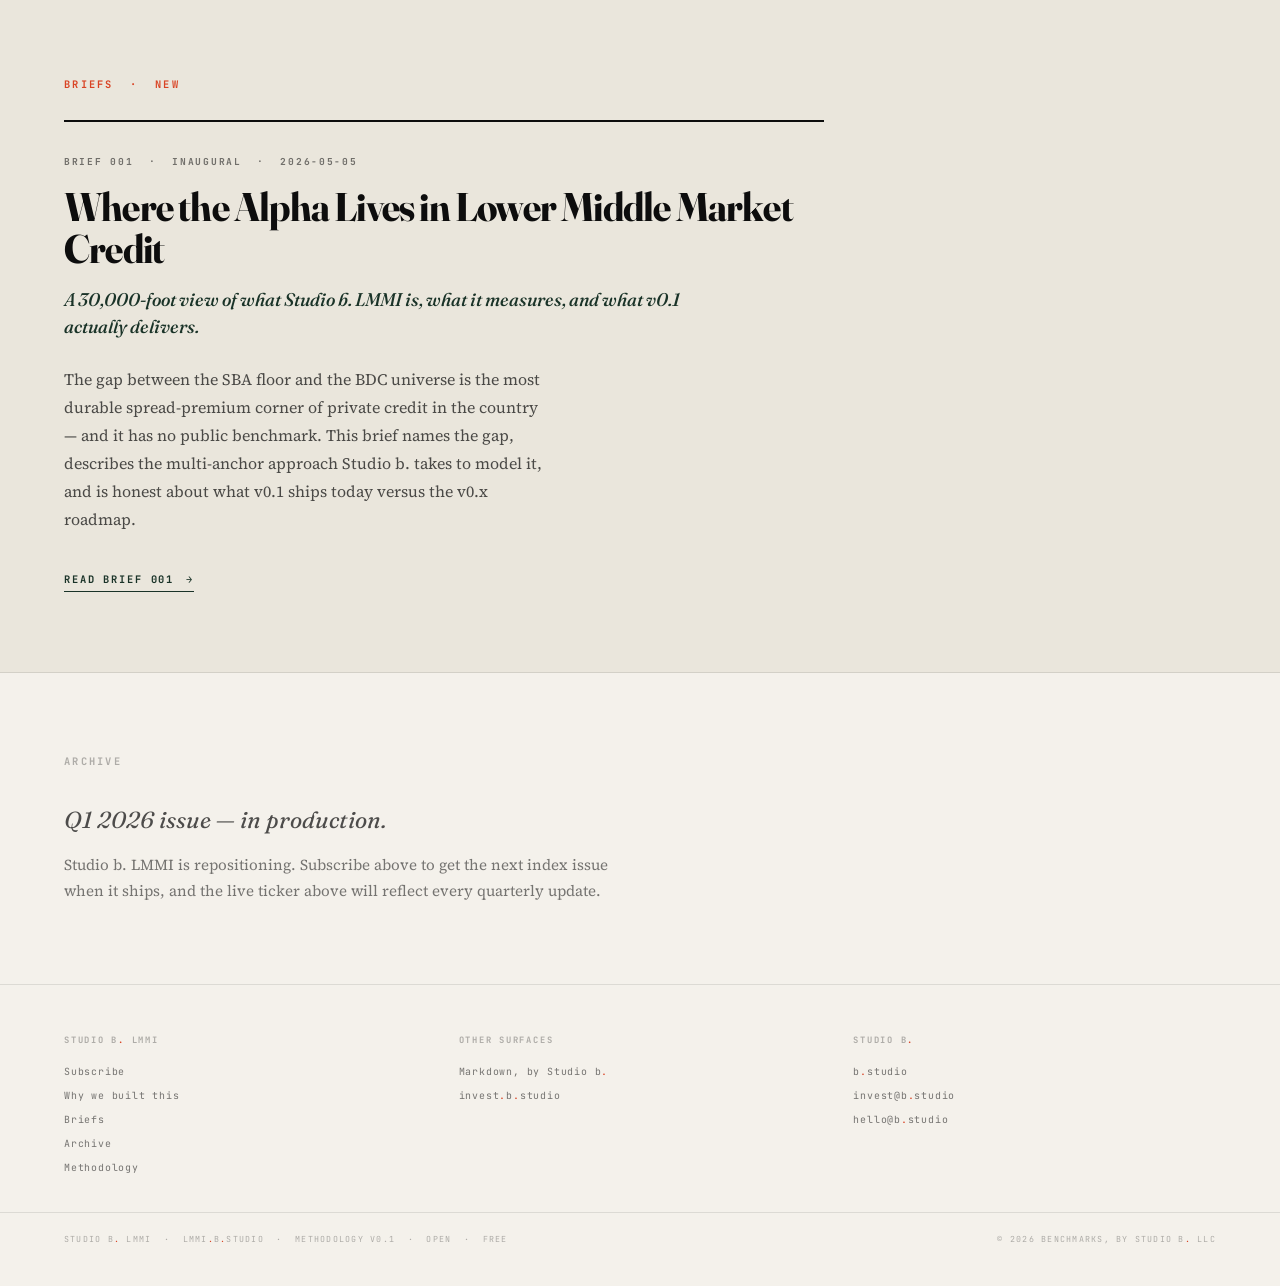
==== commit 81facf73: "design(header): extract binary-accent stripe to assets/header.css Refactor of PR #14 (originally inl" ====
--- a/index.html
+++ b/index.html
@@ -14,6 +14,7 @@
   <link rel="preconnect" href="https://fonts.googleapis.com">
   <link rel="preconnect" href="https://fonts.gstatic.com" crossorigin>
   <link href="https://fonts.googleapis.com/css2?family=Fraunces:ital,opsz,wght@0,9..144,500;0,9..144,700;1,9..144,500;1,9..144,700&family=Source+Serif+4:ital,opsz,wght@0,8..60,400;0,8..60,500;0,8..60,600;1,8..60,400&family=JetBrains+Mono:wght@400;500;700&display=swap" rel="stylesheet">
+  <link rel="stylesheet" href="/assets/header.css">
   <style>
     *, *::before, *::after { margin: 0; padding: 0; box-sizing: border-box; }
 
@@ -40,17 +41,7 @@
       line-height: 1.6;
     }
 
-    /* ===== CAUTION STRIPE — forest/paper, hard corners ===== */
-    .stripe {
-      height: var(--stripe-height);
-      background: repeating-linear-gradient(
-        -45deg,
-        var(--forest) 0, var(--forest) 8px,
-        var(--paper)  8px, var(--paper)  16px
-      );
-      border-top: 2px solid var(--ink);
-      border-bottom: 2px solid var(--ink);
-    }
+    /* Stripe: see /assets/header.css (family-wide binary-accent system) */
 
     /* ===== MASTHEAD — three-element grid ===== */
     .masthead {
--- a/assets/header.css
+++ b/assets/header.css
@@ -0,0 +1,38 @@
+/* ============================================================================
+ * Studio b. LMMI — family header
+ * Binary-accent stripe system (locked 2026-05-06 via /design-consultation).
+ *
+ * Loaded by every published page on lmmi.b.studio. Touch with care.
+ *
+ * Construction (top → bottom):
+ *   1px ink@60 outline + 10px forest/paper diagonal stripe (-45°, 9/9 bands)
+ *   + 1px ink@60 outline + 3px solid vermillion accent line (cadence signal).
+ *
+ * lmmi is a CADENCE surface — it gets the vermillion accent line.
+ * Structural surfaces (b.studio, invest) wear the bare stripe (no ::after).
+ *
+ * Co-located with the page so a content-sync from canonical source
+ * (wasala/docs/methodology/lmmi-methodology.md) does not touch visual.
+ * ============================================================================ */
+
+.stripe {
+  height: 10px;
+  background: repeating-linear-gradient(
+    -45deg,
+    var(--forest, #1A3328) 0, var(--forest, #1A3328) 9px,
+    var(--paper,  #F4F1EB) 9px, var(--paper,  #F4F1EB) 18px
+  );
+  border-top:    1px solid rgba(13, 13, 13, 0.60);
+  border-bottom: 1px solid rgba(13, 13, 13, 0.60);
+  position: relative;
+}
+
+/* Cadence accent — vermillion publication seal under the stripe. */
+.stripe::after {
+  content: '';
+  display: block;
+  position: absolute;
+  left: 0; right: 0; top: 100%;
+  height: 3px;
+  background: var(--vermillion, #D94425);
+}
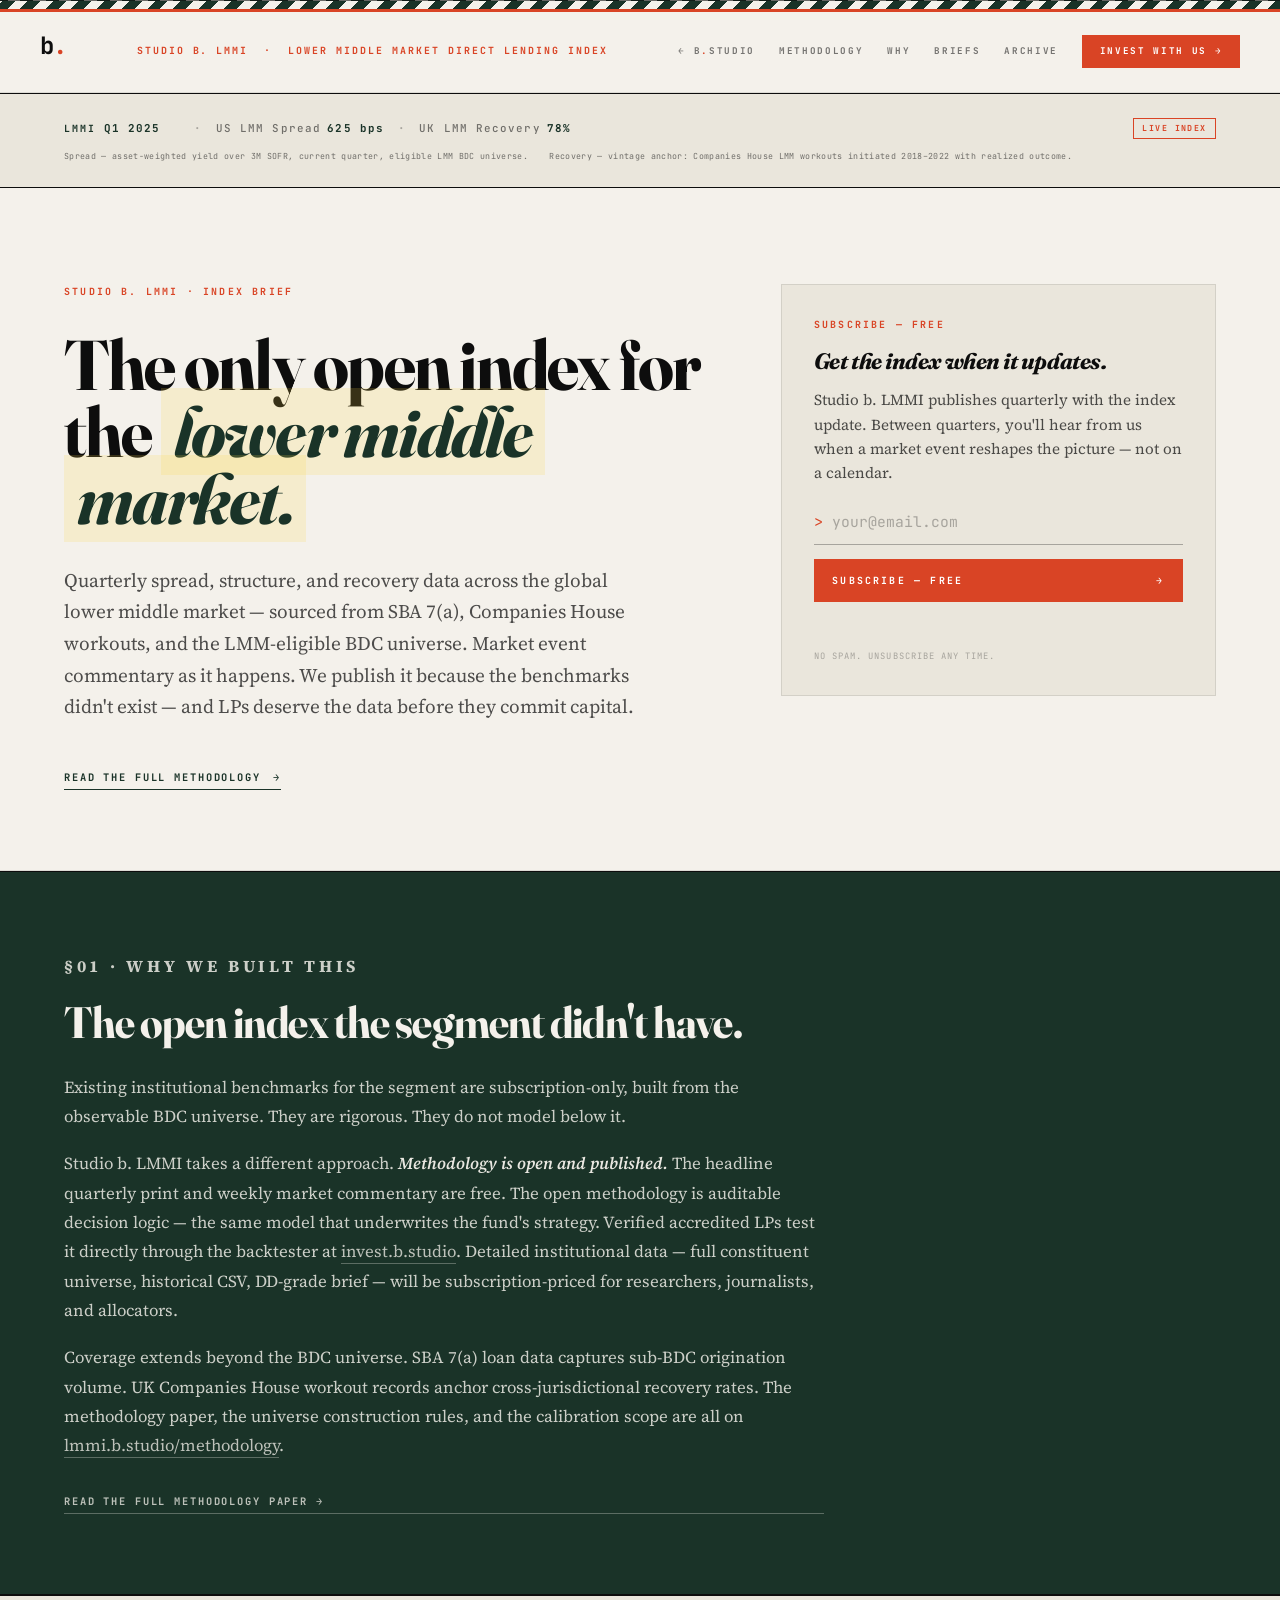
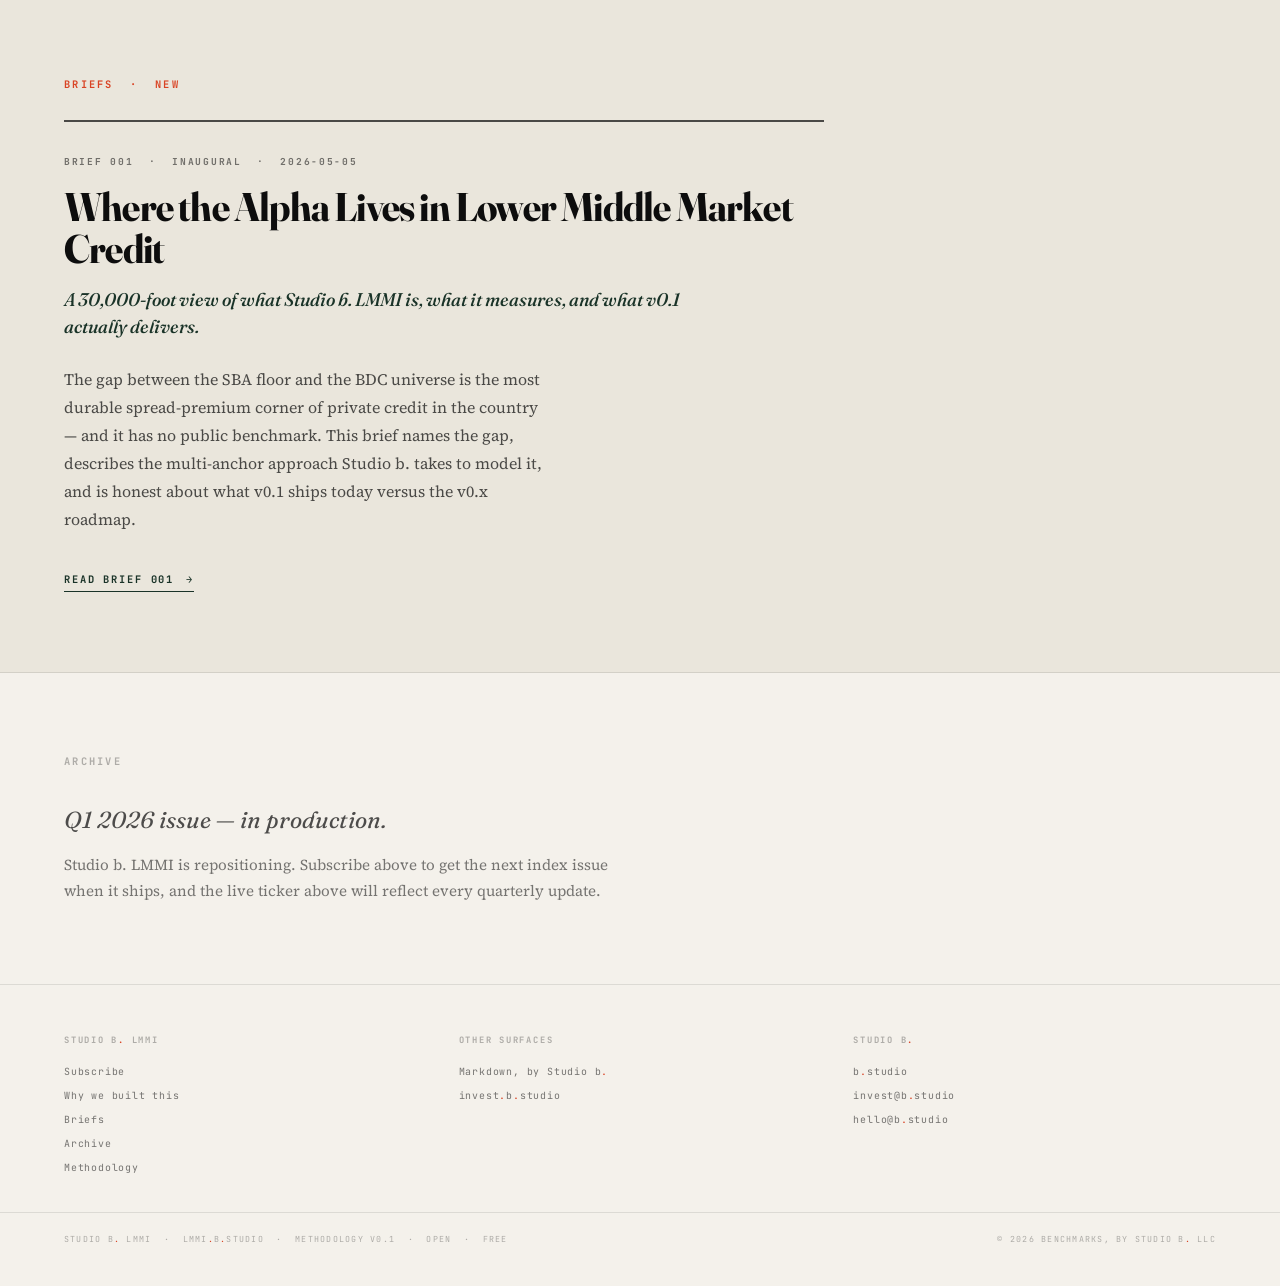
==== commit 89c5baba: "fix(lmmi): retire 2px solid ink border on .featured-brief-card Replaces 'border-top: 2px solid var(-" ====
--- a/index.html
+++ b/index.html
@@ -501,7 +501,7 @@
       margin-bottom: 1.75rem;
     }
     .featured-brief-card {
-      border-top: 2px solid var(--ink);
+      border-top: 2px solid var(--ink-72);
       padding-top: 2rem;
     }
     .featured-brief-card-kicker {
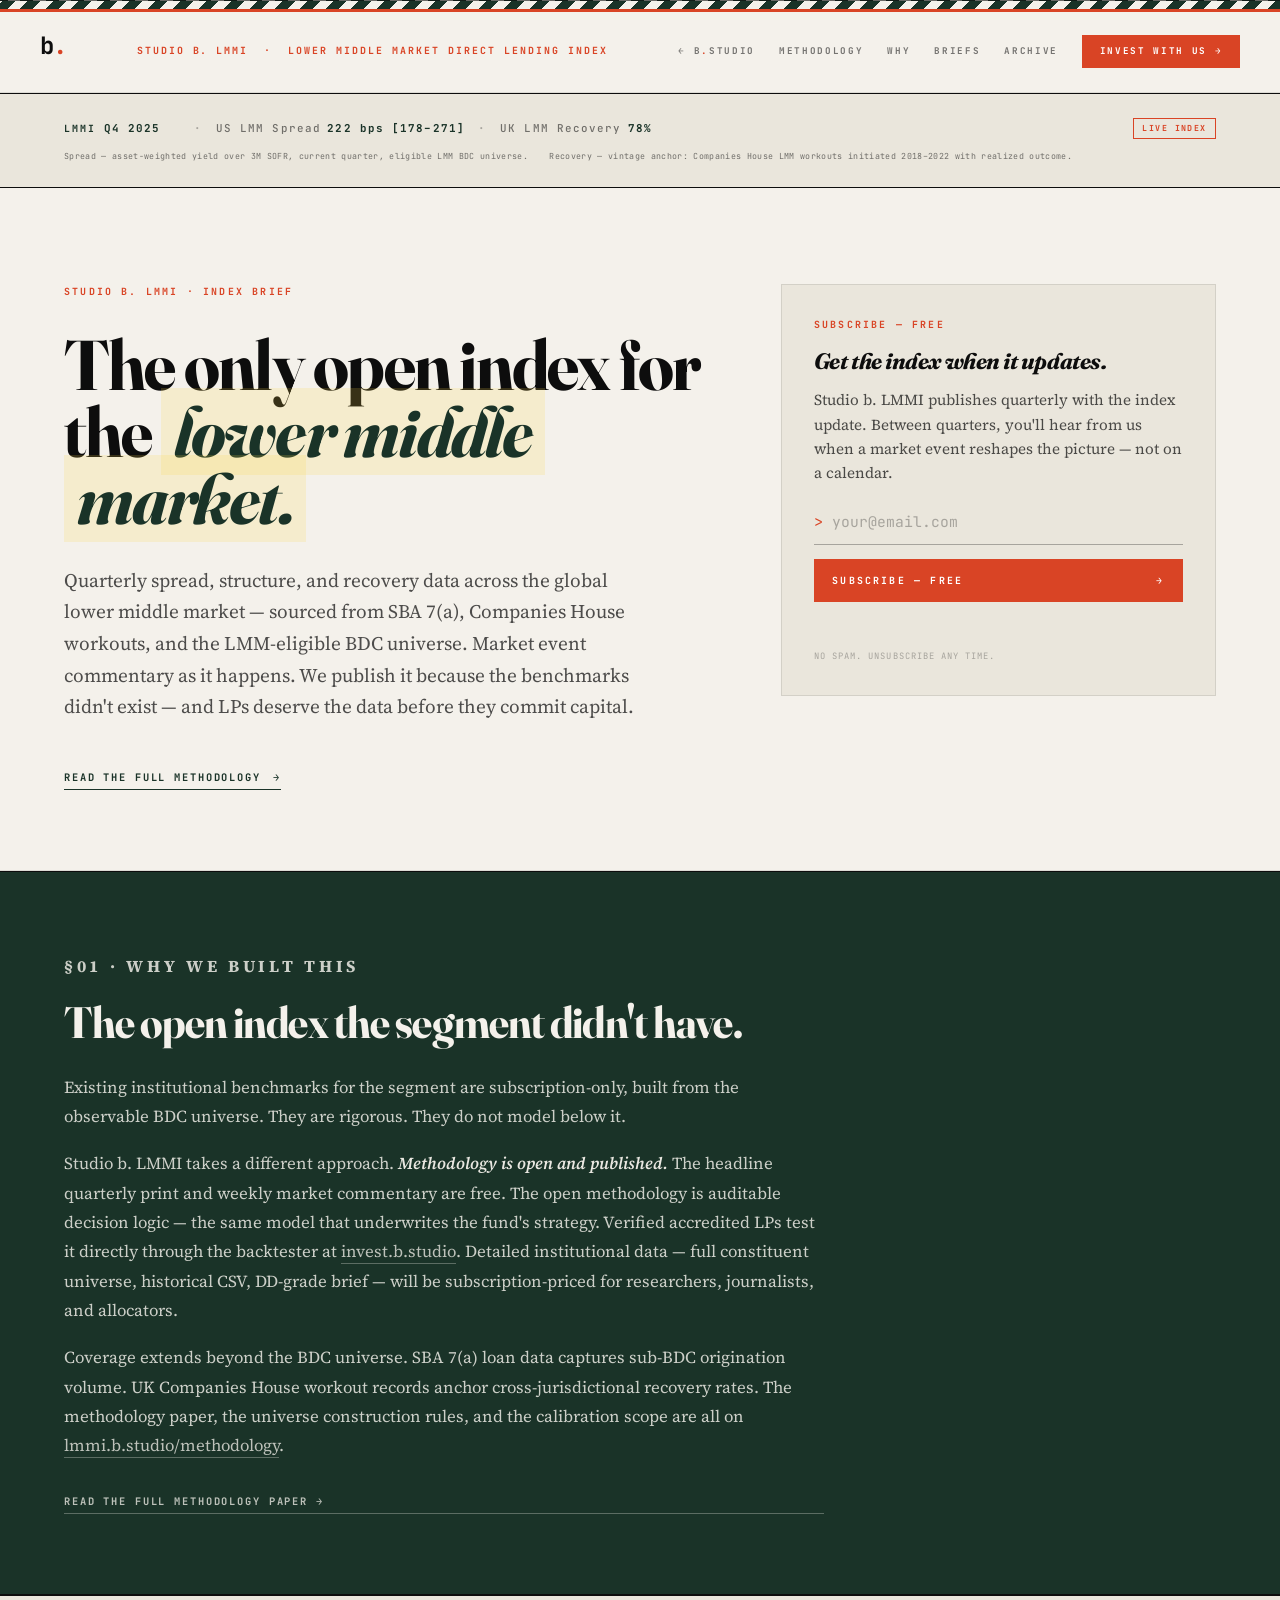
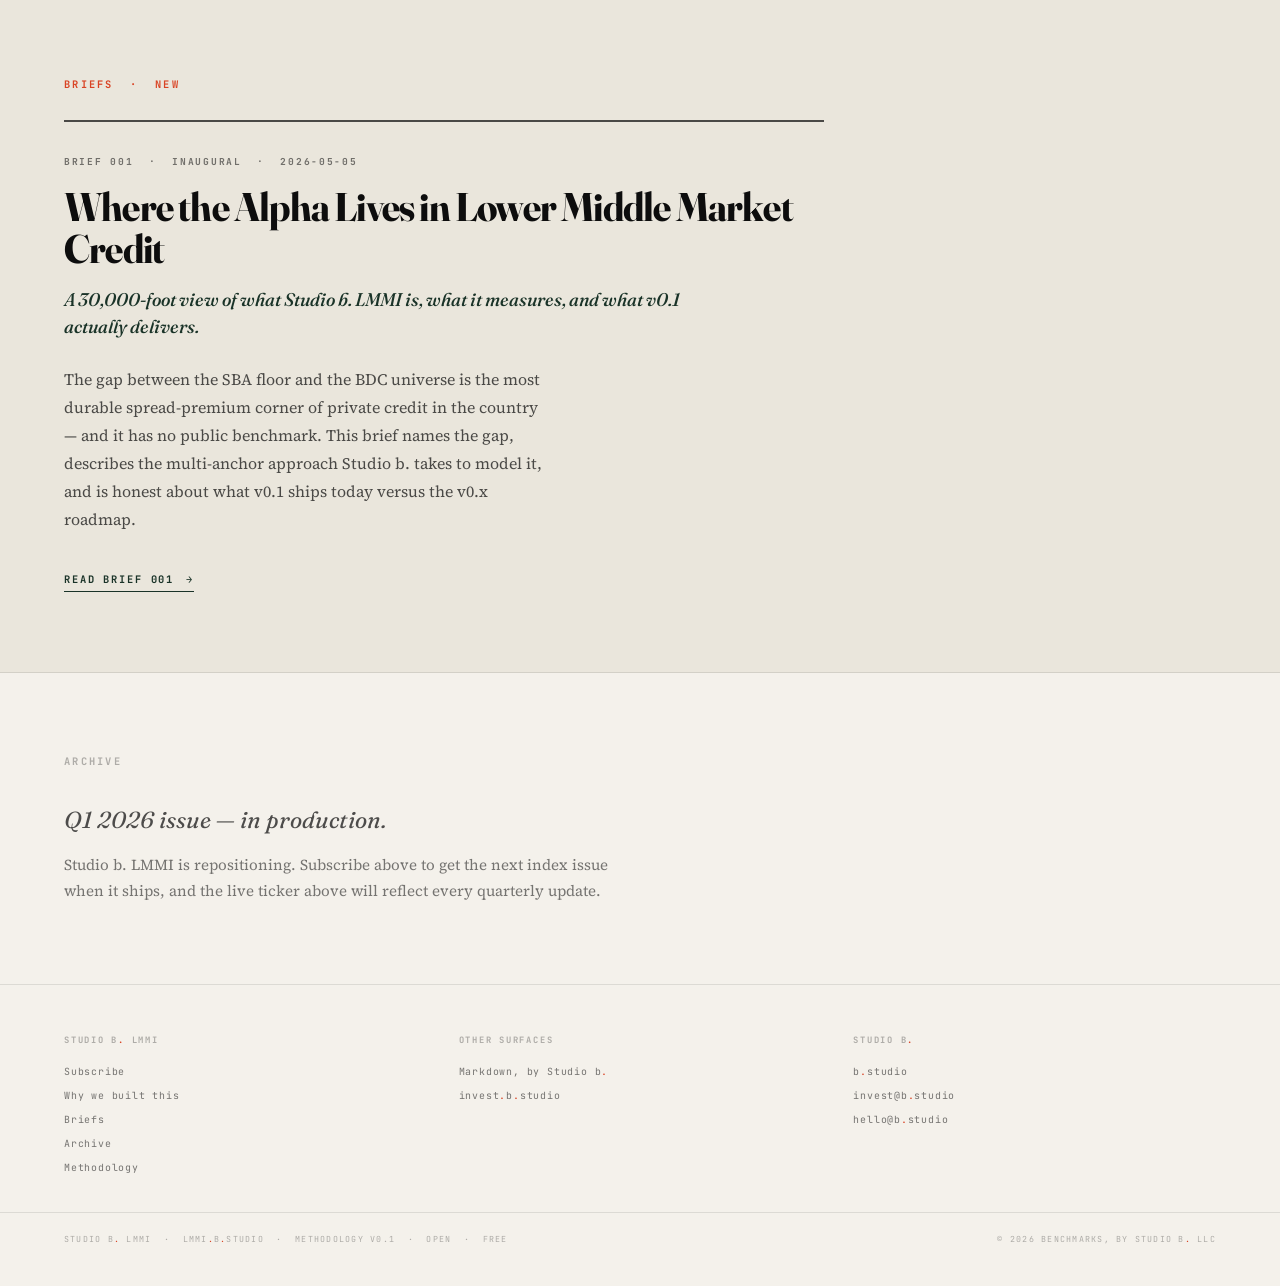
==== commit 90847959: "chore: update LMMI ticker seed to Q4 2025 Update hardcoded fallback values from Q1 2025 to Q4 2025: " ====
--- a/index.html
+++ b/index.html
@@ -598,13 +598,13 @@
   </nav>
 </header>
 
-<!-- Ticker block: live index data (seed: Q1 2025 / 625 bps / 78%) -->
+<!-- Ticker block: live index data (seed: Q4 2025 / 222 bps / 78%) -->
 <div class="ticker-wrap" id="dli-ticker">
   <div class="ticker-inner">
     <span class="ticker-label">LMMI</span>
-    <span class="ticker-period dli-period">Q1 2025</span>
+    <span class="ticker-period dli-period">Q4 2025</span>
     <span class="ticker-sep">·</span>
-    <span><span class="ticker-metric-label">US LMM Spread</span><span class="ticker-metric-val dli-spread">625 bps</span></span>
+    <span><span class="ticker-metric-label">US LMM Spread</span><span class="ticker-metric-val dli-spread">222 bps [178–271]</span></span>
     <span class="ticker-sep dli-recovery-sep">·</span>
     <span class="dli-metric-uk"><span class="ticker-metric-label">UK LMM Recovery</span><span class="ticker-metric-val dli-recovery">78%</span></span>
     <span class="ticker-badge">Live index</span>
@@ -711,7 +711,7 @@
 
 <script>
 (function() {
-  var FALLBACK = { period: 'Q1 2025', us_spread_bps: 625, uk_recovery_pct: 78 };
+  var FALLBACK = { period: 'Q4 2025', us_spread_bps: 222, uk_recovery_pct: 78, spread_bps_ci_lower_95: 178, spread_bps_ci_upper_95: 271 };
   var DLI_API = 'https://studiob-api-production-2df4.up.railway.app/api/dli/latest';
   function render(d) {
     var t = document.getElementById('dli-ticker');
@@ -722,7 +722,13 @@
     var recoveryMetric = t.querySelector('.dli-metric-uk');
     var recoverySep = t.querySelector('.dli-recovery-sep');
     if (period) period.textContent = d.period;
-    if (spread) spread.textContent = d.us_spread_bps + ' bps';
+    if (spread) {
+      if (d.spread_bps_ci_lower_95 != null && d.spread_bps_ci_upper_95 != null) {
+        spread.textContent = d.us_spread_bps + ' bps [' + d.spread_bps_ci_lower_95 + '–' + d.spread_bps_ci_upper_95 + ']';
+      } else {
+        spread.textContent = d.us_spread_bps + ' bps';
+      }
+    }
     if (d.uk_recovery_pct != null) {
       if (recovery) recovery.textContent = d.uk_recovery_pct + '%';
     } else {
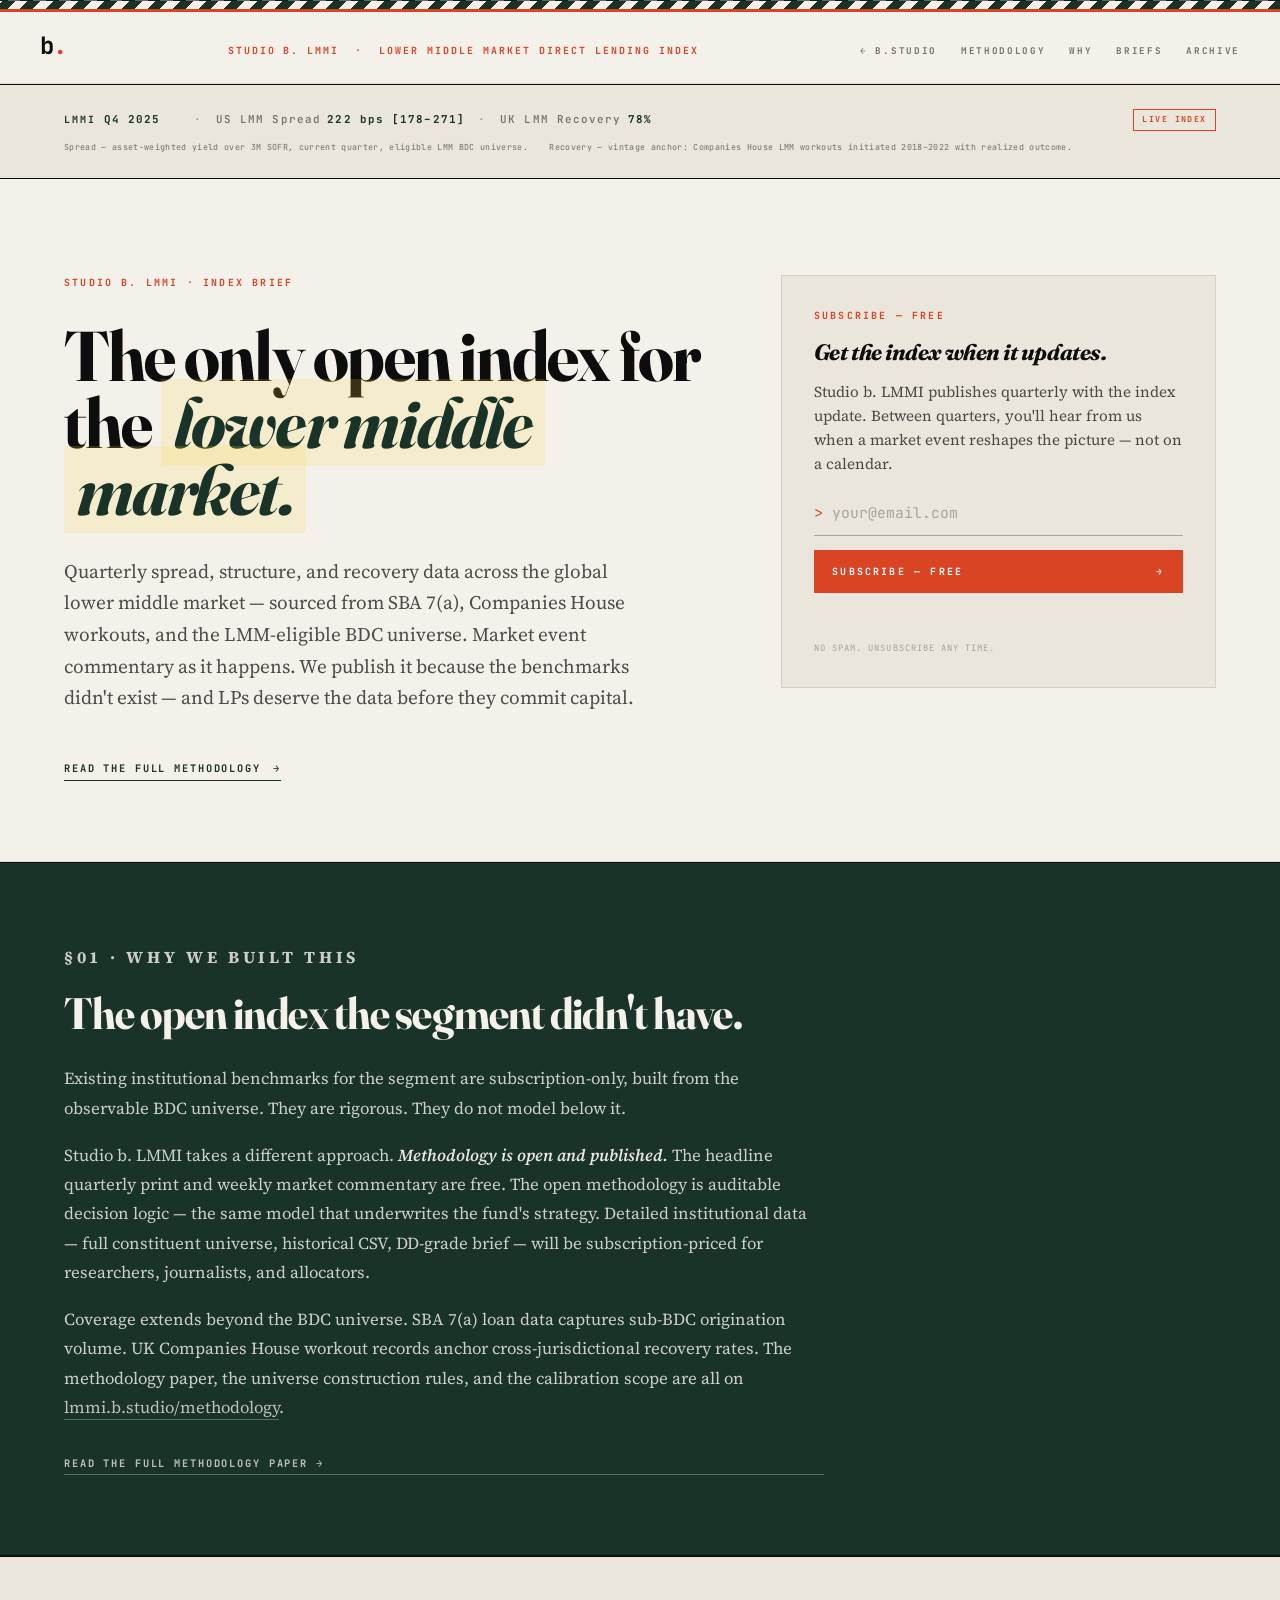
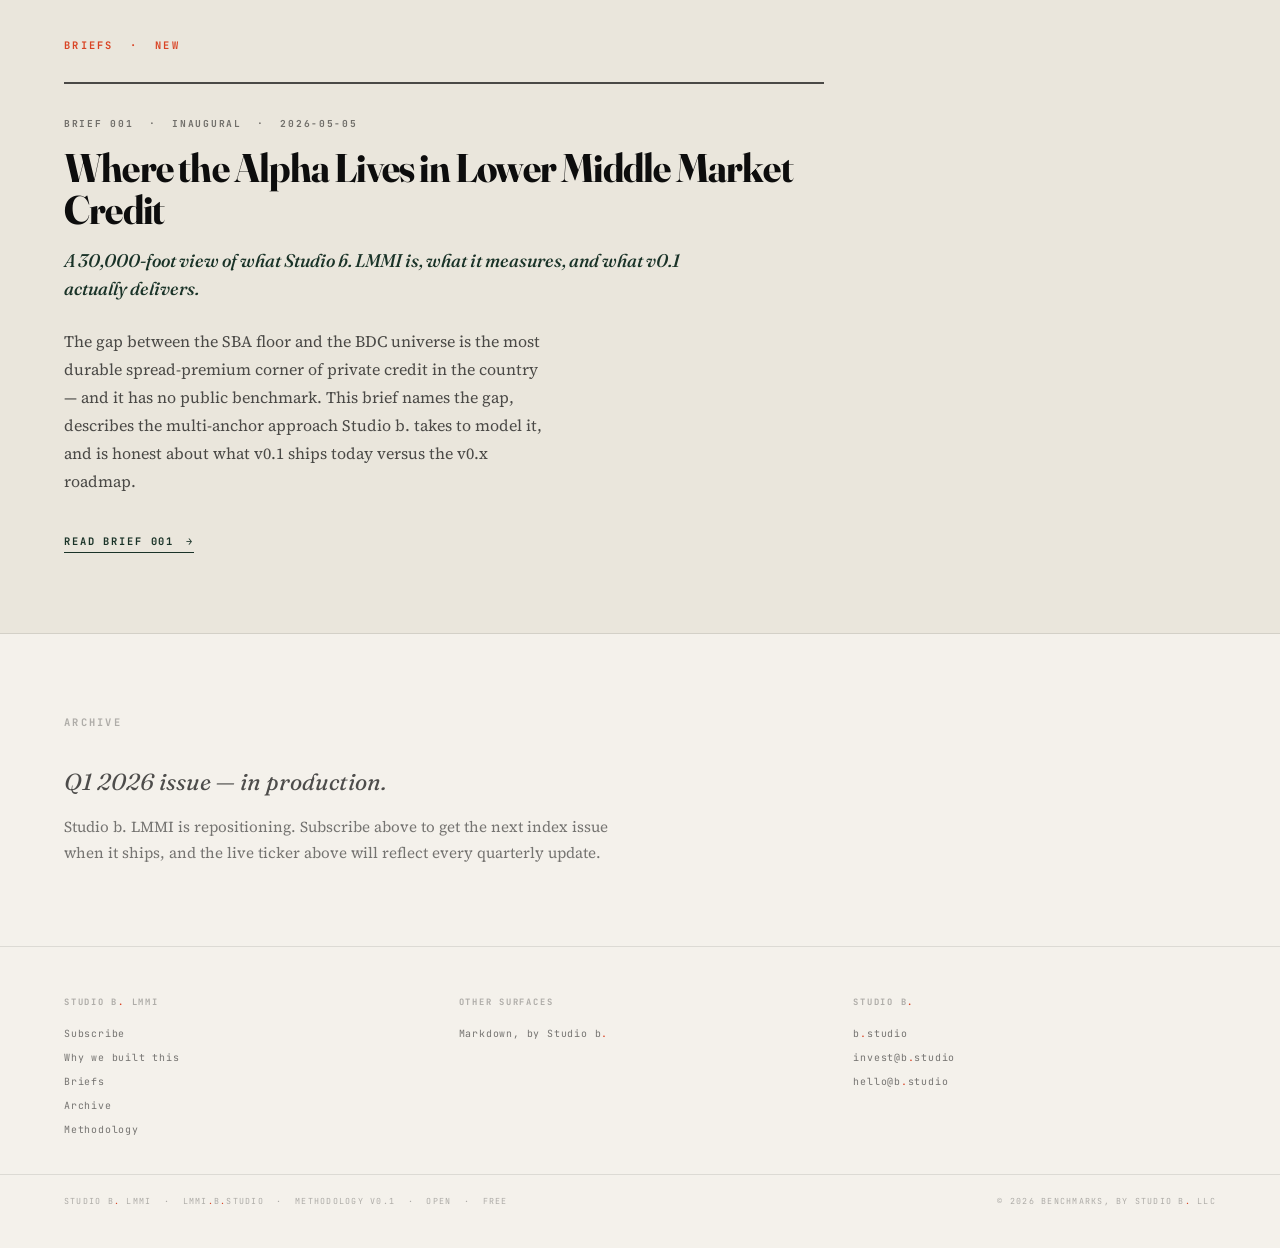
==== commit c31650e7: "strip dead invest.b.studio links (#341; refs b-studio-website#39) invest.b.studio's GitHub Pages was" ====
--- a/index.html
+++ b/index.html
@@ -594,7 +594,6 @@
     <a href="#why" class="nav-link">Why</a>
     <a href="#briefs" class="nav-link">Briefs</a>
     <a href="#archive" class="nav-link">Archive</a>
-    <a href="https://invest.b.studio" class="nav-link nav-link-accent">Invest with us →</a>
   </nav>
 </header>
 
@@ -652,7 +651,7 @@
     <p class="why-eyebrow">§01 · Why we built this</p>
     <h2>The open index the segment didn't have.</h2>
     <p>Existing institutional benchmarks for the segment are subscription-only, built from the observable BDC universe. They are rigorous. They do not model below it.</p>
-    <p>Studio b. LMMI takes a different approach. <em>Methodology is open and published.</em> The headline quarterly print and weekly market commentary are free. The open methodology is auditable decision logic — the same model that underwrites the fund's strategy. Verified accredited LPs test it directly through the backtester at <a href="https://invest.b.studio">invest.b.studio</a>. Detailed institutional data — full constituent universe, historical CSV, DD-grade brief — will be subscription-priced for researchers, journalists, and allocators.</p>
+    <p>Studio b. LMMI takes a different approach. <em>Methodology is open and published.</em> The headline quarterly print and weekly market commentary are free. The open methodology is auditable decision logic — the same model that underwrites the fund's strategy. Detailed institutional data — full constituent universe, historical CSV, DD-grade brief — will be subscription-priced for researchers, journalists, and allocators.</p>
     <p>Coverage extends beyond the BDC universe. SBA 7(a) loan data captures sub-BDC origination volume. UK Companies House workout records anchor cross-jurisdictional recovery rates. The methodology paper, the universe construction rules, and the calibration scope are all on <a href="/methodology">lmmi.b.studio/methodology</a>.</p>
     <a href="/methodology" class="why-cta">Read the full methodology paper →</a>
   </div>
@@ -694,7 +693,6 @@
   <div class="footer-col">
     <h4>Other surfaces</h4>
     <a href="https://markdown.b.studio">Markdown, by Studio b<span class="footer-vm">.</span></a>
-    <a href="https://invest.b.studio">invest<span class="footer-vm">.</span>b<span class="footer-vm">.</span>studio</a>
   </div>
   <div class="footer-col">
     <h4>Studio b<span class="footer-vm">.</span></h4>
